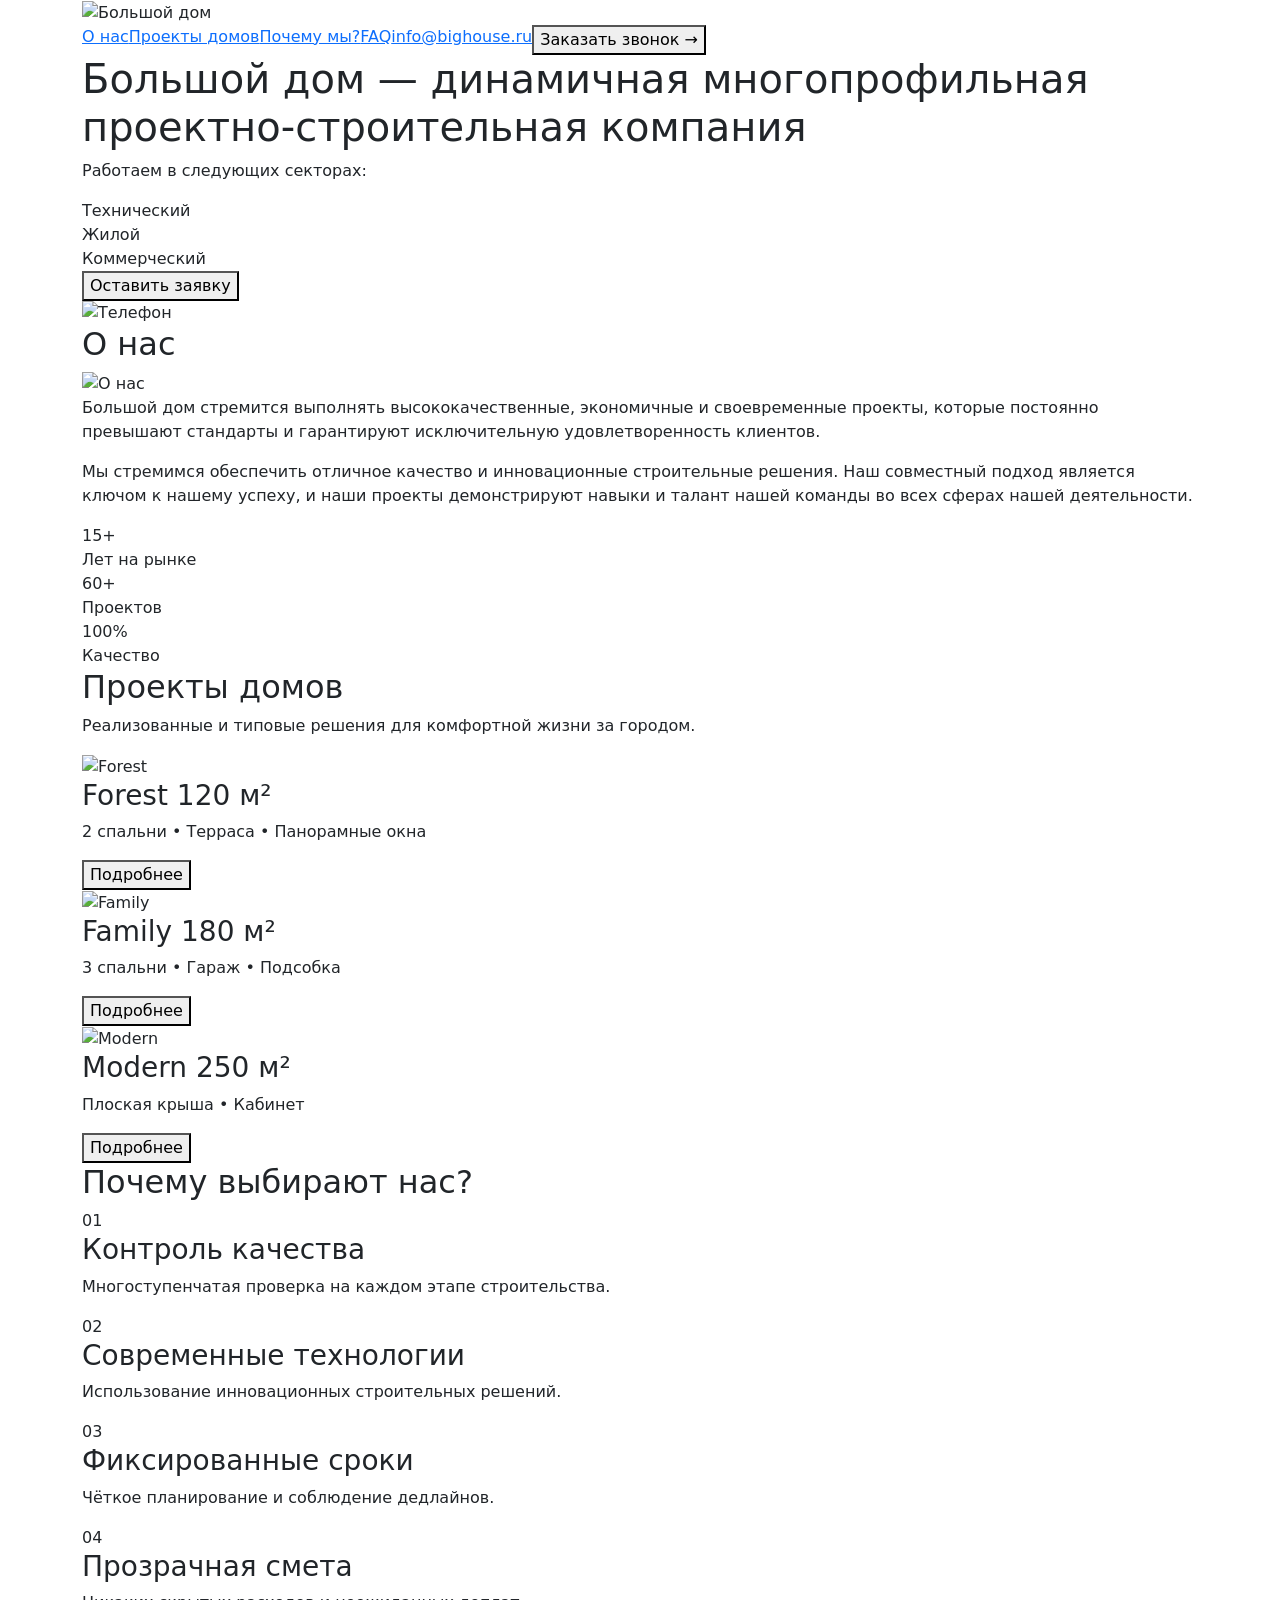
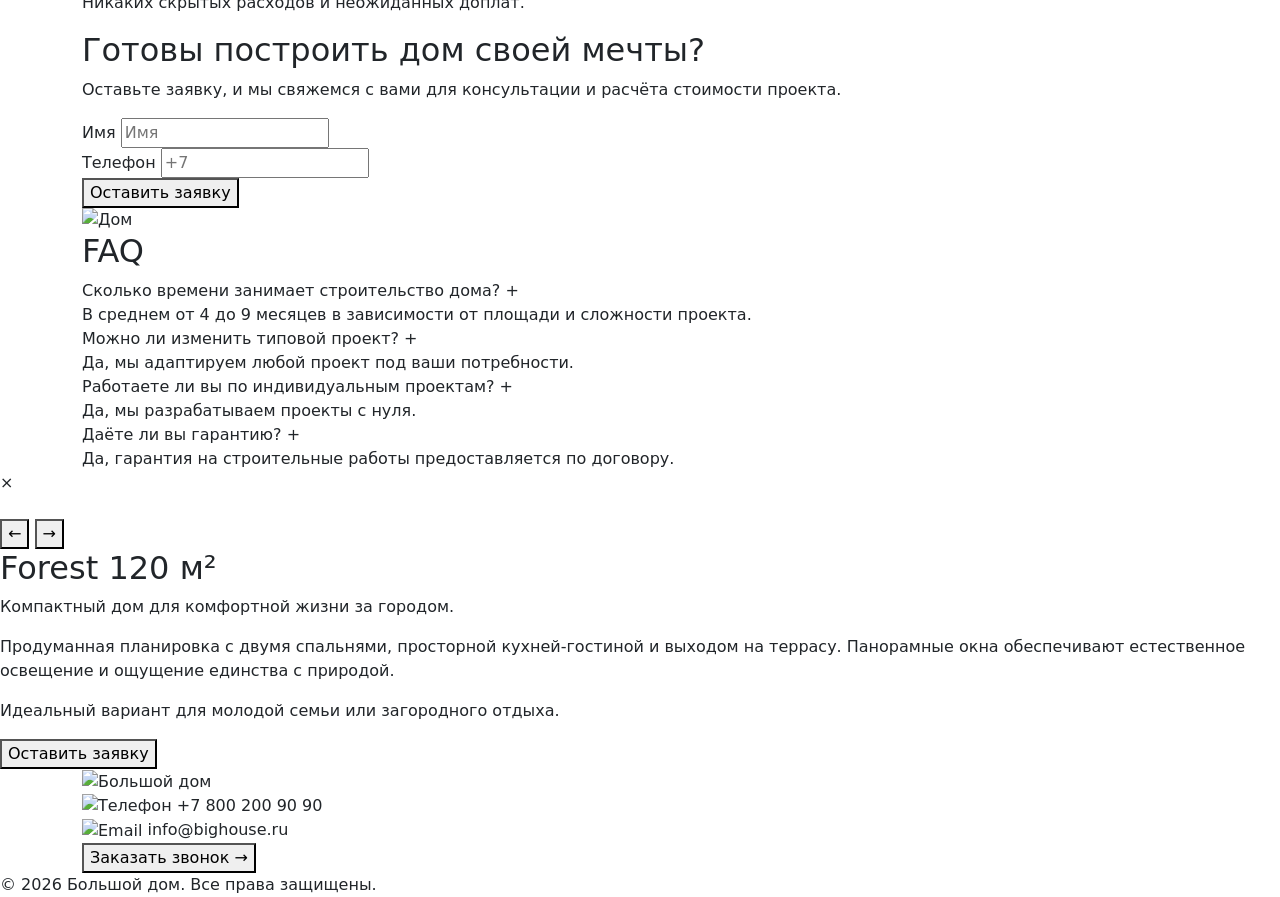
==== bighouse/index.html @ 043f9ac5 "update:  basic site structure no adaptability, no smooth animations" ====
<!DOCTYPE html>
<html lang="ru">
<head>
  <meta charset="UTF-8">
  <meta name="viewport" content="width=device-width, initial-scale=1.0">
  <link href="https://fonts.googleapis.com/css2?family=Roboto:wght@300;400;500;600;700;800&family=Roboto+Condensed:wght@400;700&display=swap" rel="stylesheet">
  <title>Большой дом</title>
  <link rel="stylesheet" href="css/reset.css">
  <link rel="stylesheet" href="css/style.css">
  <link href="https://cdn.jsdelivr.net/npm/bootstrap@5.3.2/dist/css/bootstrap.min.css" rel="stylesheet">
</head>
<body>

<!-- HEADER -->
<header class="header">
  <div class="container">
    <div class="header-row">
      <div class="logo">
        <img src="assets/logo.svg" alt="Большой дом">
      </div>
      <nav class="nav">
        <a href="#">О нас</a>
        <a href="#">Проекты домов</a>
        <a href="#">Почему мы?</a>
        <a href="#">FAQ</a>
        <a href="#">info@bighouse.ru</a>
        <button class="call-btn">Заказать звонок <span>→</span></button>
      </nav>
    </div>
  </div>
</header>

<!-- HERO  -->
<section class="hero">
  <div class="container grid hero-grid">
    <div class="hero-text">
      <h1><span class="title-bold">Большой дом</span> — <span class="title-regular">динамичная многопрофильная проектно-строительная компания</span></h1>
      <p class="hero-subtitle">Работаем в следующих секторах:</p>
      <div class="hero-tags">
        <span class="tag">Технический</span>
        <div class="dot"></div>
        <span class="tag">Жилой</span>
        <div class="dot"></div>
        <span class="tag">Коммерческий</span>
      </div>
      <button class="main-btn">Оставить заявку</button>
    </div>
    <div class="hero-phone">
      <img src="assets/phone.png" alt="Телефон">
    </div>
  </div>
</section>

<!-- ABOUT -->
<section class="about">
  <div class="container grid about-grid">
    <div class="about-image">
      <h2 class="about-title">О нас</h2>
      <img src="assets/about.png" alt="О нас">
    </div>
    <div class="about-text">
      <p>Большой дом стремится выполнять высококачественные, экономичные и своевременные проекты, которые постоянно превышают стандарты и гарантируют исключительную удовлетворенность клиентов.</p>
      <p>Мы стремимся обеспечить отличное качество и инновационные строительные решения. Наш совместный подход является ключом к нашему успеху, и наши проекты демонстрируют навыки и талант нашей команды во всех сферах нашей деятельности.</p>
      <div class="about-stats">
        <div class="stat"><div class="stat-number">15+</div><div class="stat-label">Лет на рынке</div></div>
        <div class="stat"><div class="stat-number">60+</div><div class="stat-label">Проектов</div></div>
        <div class="stat"><div class="stat-number">100%</div><div class="stat-label">Качество</div></div>
      </div>
    </div>
  </div>
</section>

<!-- PROJECTS  -->
<section class="projects">
  <div class="container">
    <div class="projects-header">
      <h2>Проекты домов</h2>
      <p>Реализованные и типовые решения для комфортной жизни за городом.</p>
    </div>
    <div class="projects-grid">
      <div class="project-card">
        <img src="assets/forest.png" alt="Forest">
        <div class="project-info">
          <div>
            <h3>Forest 120 м²</h3>
            <p>2 спальни • Терраса • Панорамные окна</p>
          </div>
          <button class="project-btn" data-project="forest">Подробнее</button>
        </div>
      </div>
      <div class="project-card">
        <img src="assets/family.png" alt="Family">
        <div class="project-info">
          <div>
            <h3>Family 180 м²</h3>
            <p>3 спальни • Гараж • Подсобка</p>
          </div>
          <button class="project-btn" data-project="family">Подробнее</button>
        </div>
      </div>
      <div class="project-card">
        <img src="assets/modern.png" alt="Modern">
        <div class="project-info">
          <div>
            <h3>Modern 250 м²</h3>
            <p>Плоская крыша • Кабинет</p>
          </div>
          <button class="project-btn" data-project="modern">Подробнее</button>
        </div>
      </div>
    </div>
  </div>
</section>

<!-- WHY US  -->
<section class="advantages">
  <div class="container">
    <h2 class="advantages-title">Почему выбирают нас?</h2>
    <div class="advantages-grid">
      <div class="adv-card">
        <span class="adv-number">01</span>
        <h3>Контроль качества</h3>
        <p>Многоступенчатая проверка на каждом этапе строительства.</p>
      </div>
      <div class="adv-card adv-down">
        <span class="adv-number">02</span>
        <h3>Современные технологии</h3>
        <p>Использование инновационных строительных решений.</p>
      </div>
      <div class="adv-card">
        <span class="adv-number">03</span>
        <h3>Фиксированные сроки</h3>
        <p>Чёткое планирование и соблюдение дедлайнов.</p>
      </div>
      <div class="adv-card adv-down">
        <span class="adv-number">04</span>
        <h3>Прозрачная смета</h3>
        <p>Никаких скрытых расходов и неожиданных доплат.</p>
      </div>
    </div>
  </div>
</section>

<!-- CTA  -->
<section class="cta">
  <div class="container grid cta-grid">
    <div class="cta-left">
      <h2>Готовы построить дом своей мечты?</h2>
      <p class="cta-sub">Оставьте заявку, и мы свяжемся с вами для консультации и расчёта стоимости проекта.</p>
      <form class="cta-form">
        <div class="form-group">
          <label for="name">Имя</label>
          <input type="text" id="name" placeholder="Имя">
        </div>
        <div class="form-group">
          <label for="phone">Телефон</label>
          <input type="tel" id="phone" placeholder="+7">
        </div>
        <button class="cta-btn">Оставить заявку</button>
      </form>
    </div>
    <div class="cta-image">
      <img src="assets/house.png" alt="Дом">
    </div>
  </div>
</section>

<!-- FAQ -->
<section class="faq">
  <div class="container grid">
    <h2 class="faq-title">FAQ</h2>
    <div class="faq-list">
      <div class="faq-item active">
        <div class="faq-question">Сколько времени занимает строительство дома? <span class="faq-icon">+</span></div>
        <div class="faq-answer">В среднем от 4 до 9 месяцев в зависимости от площади и сложности проекта.</div>
      </div>
      <div class="faq-item">
        <div class="faq-question">Можно ли изменить типовой проект? <span class="faq-icon">+</span></div>
        <div class="faq-answer">Да, мы адаптируем любой проект под ваши потребности.</div>
      </div>
      <div class="faq-item">
        <div class="faq-question">Работаете ли вы по индивидуальным проектам? <span class="faq-icon">+</span></div>
        <div class="faq-answer">Да, мы разрабатываем проекты с нуля.</div>
      </div>
      <div class="faq-item">
        <div class="faq-question">Даёте ли вы гарантию? <span class="faq-icon">+</span></div>
        <div class="faq-answer">Да, гарантия на строительные работы предоставляется по договору.</div>
      </div>
    </div>
  </div>
</section>

<!-- MODAL  -->
<div class="modal-project" id="projectModal">
  <div class="modal-content">
    <span class="close-modal">&times;</span>
    <div class="modal-grid">
      <div class="modal-gallery">
        <div class="gallery-image">
          <img id="modalImage" src="" alt="">
        </div>
        <div class="gallery-controls">
          <button class="gallery-arrow prev" id="prevImage">←</button>
          <button class="gallery-arrow next" id="nextImage">→</button>
        </div>
      </div>
      <div class="modal-info">
        <h2 id="modalTitle">Forest 120 м²</h2>
        <div class="title-underline"></div>
        <div class="modal-description" id="modalDescription">
          <p>Компактный дом для комфортной жизни за городом.</p>
          <p>Продуманная планировка с двумя спальнями, просторной кухней-гостиной и выходом на террасу. Панорамные окна обеспечивают естественное освещение и ощущение единства с природой.</p>
          <p>Идеальный вариант для молодой семьи или загородного отдыха.</p>
        </div>
        <a href="constructor.html"><button class="btn-main">Оставить заявку</button></a>
      </div>
    </div>
  </div>
</div>

<!-- FOOTER -->
<footer class="footer">
  <div class="container grid footer-top">
    <div class="footer-logo">
      <img src="assets/logo.svg" alt="Большой дом">
    </div>
    <div class="footer-contacts">    
    <div class="contact">
        <span class="contact-icon">
            <img src="assets/phone.svg" alt="Телефон" width="28" height="28">
        </span>
    +7 800 200 90 90
    </div>
    <div class="contact">
    <span class="contact-icon">
        <img src="assets/mail.svg" alt="Email" width="28" height="28">
    </span>
    info@bighouse.ru
    </div>
    </div>
    <div class="footer-action">
      <button class="callback-btn">Заказать звонок <span class="arrow">→</span></button>
    </div>
  </div>
  <div class="footer-bottom">© 2026 Большой дом. Все права защищены.</div>
</footer>

<script src="js/main.js"></script>
<script src="js/modal.js"></script>
</body>
</html>
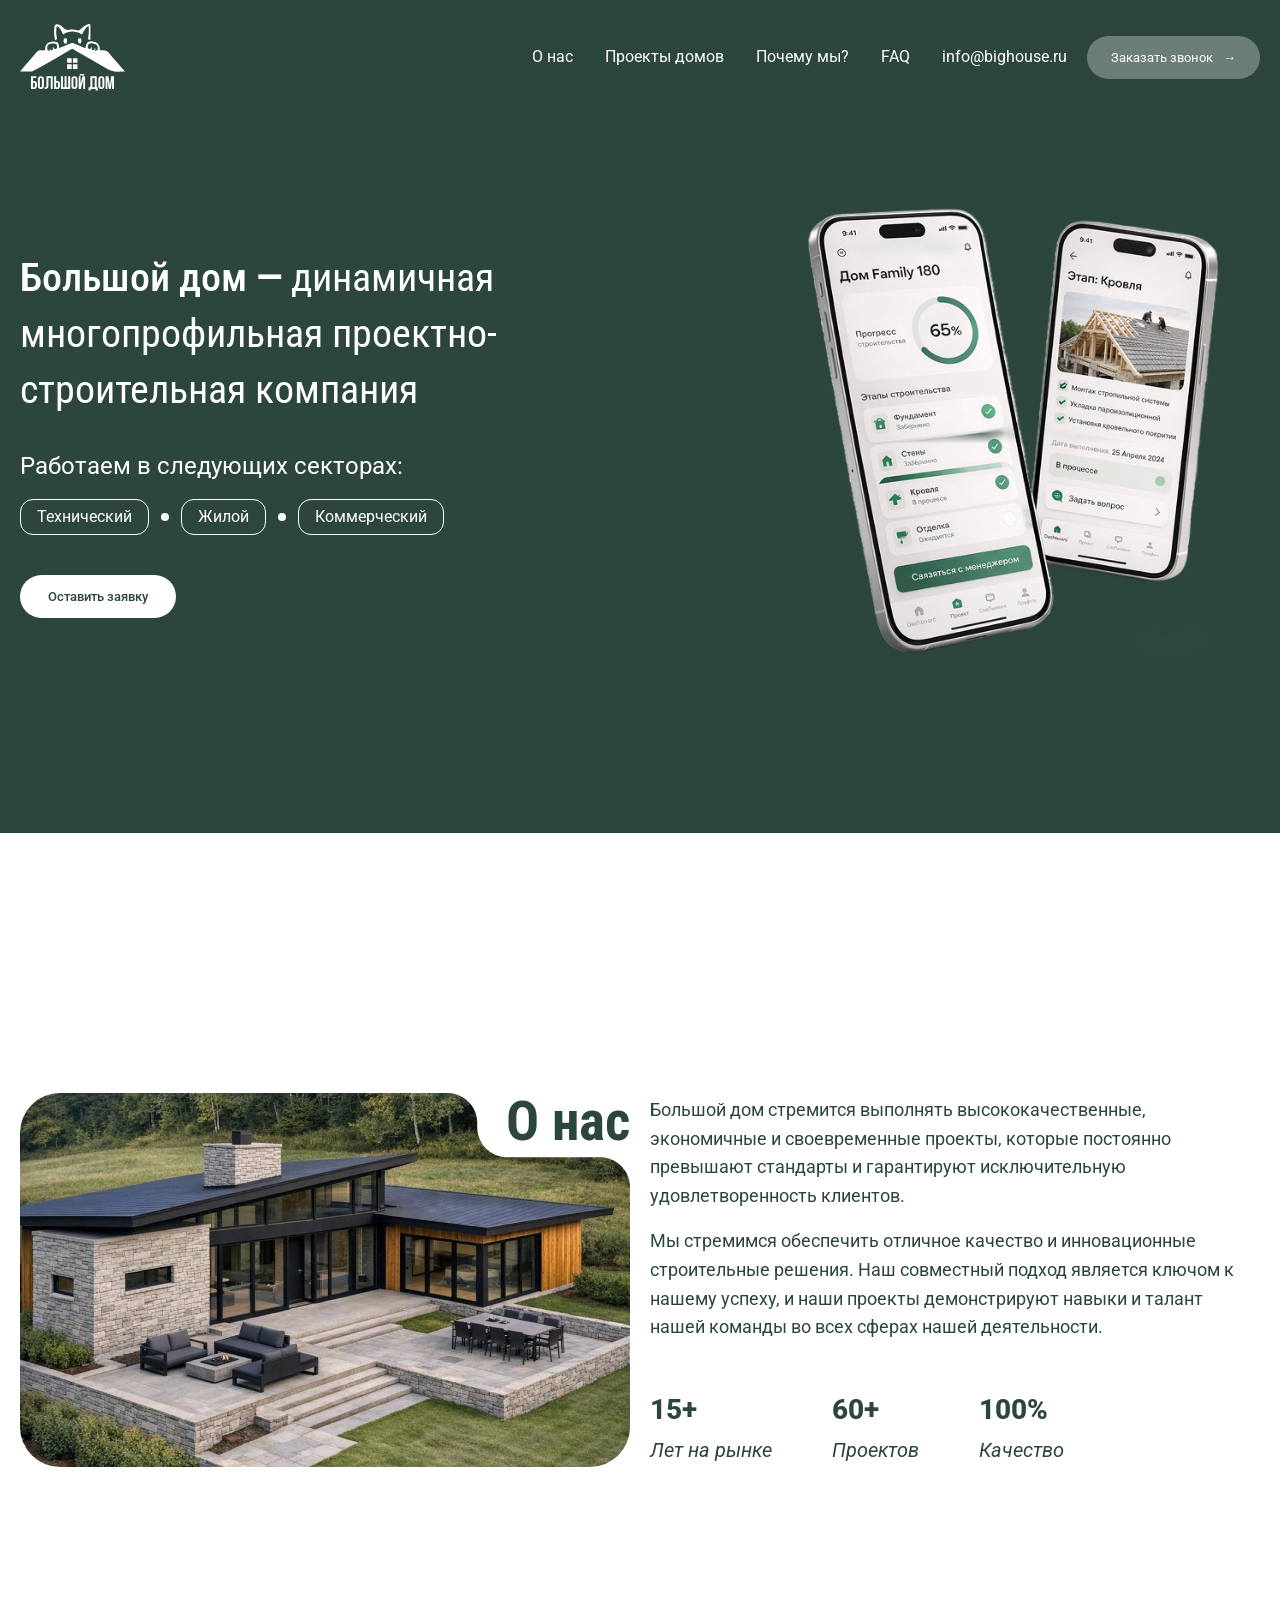
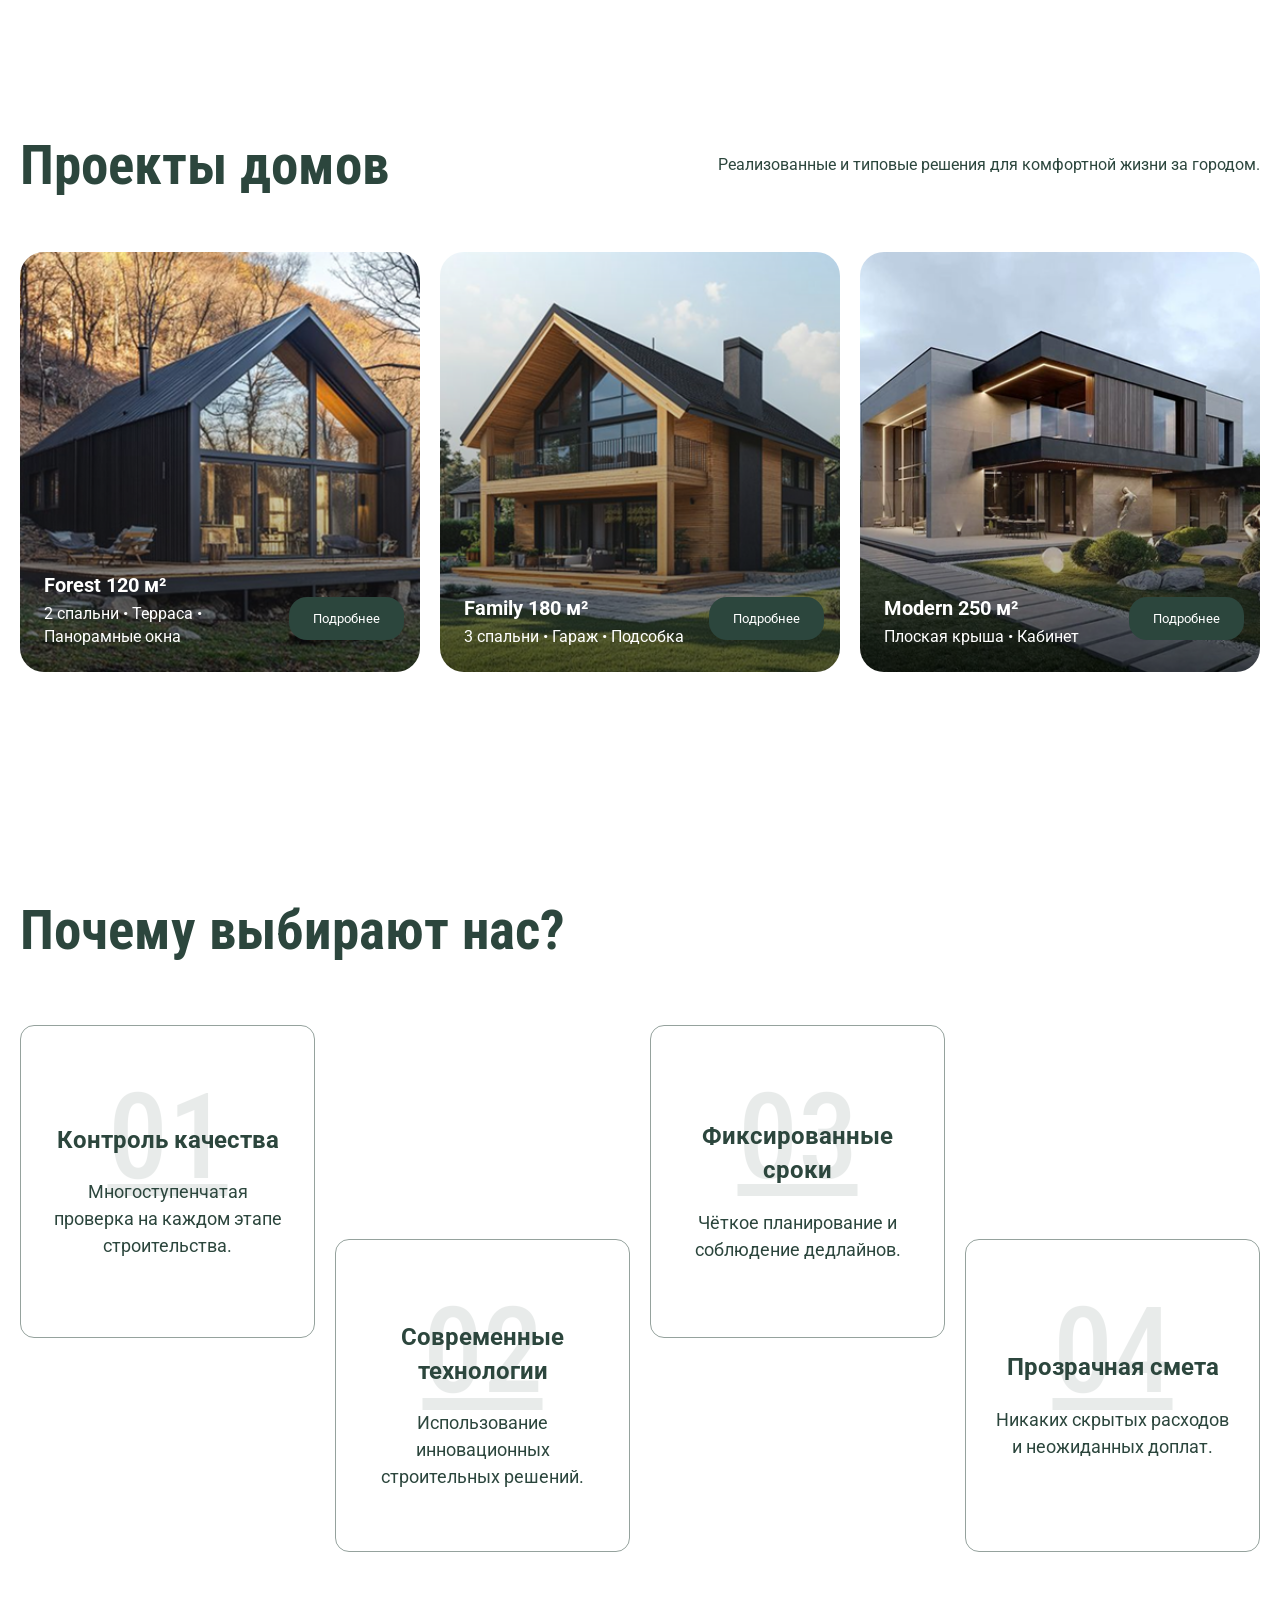
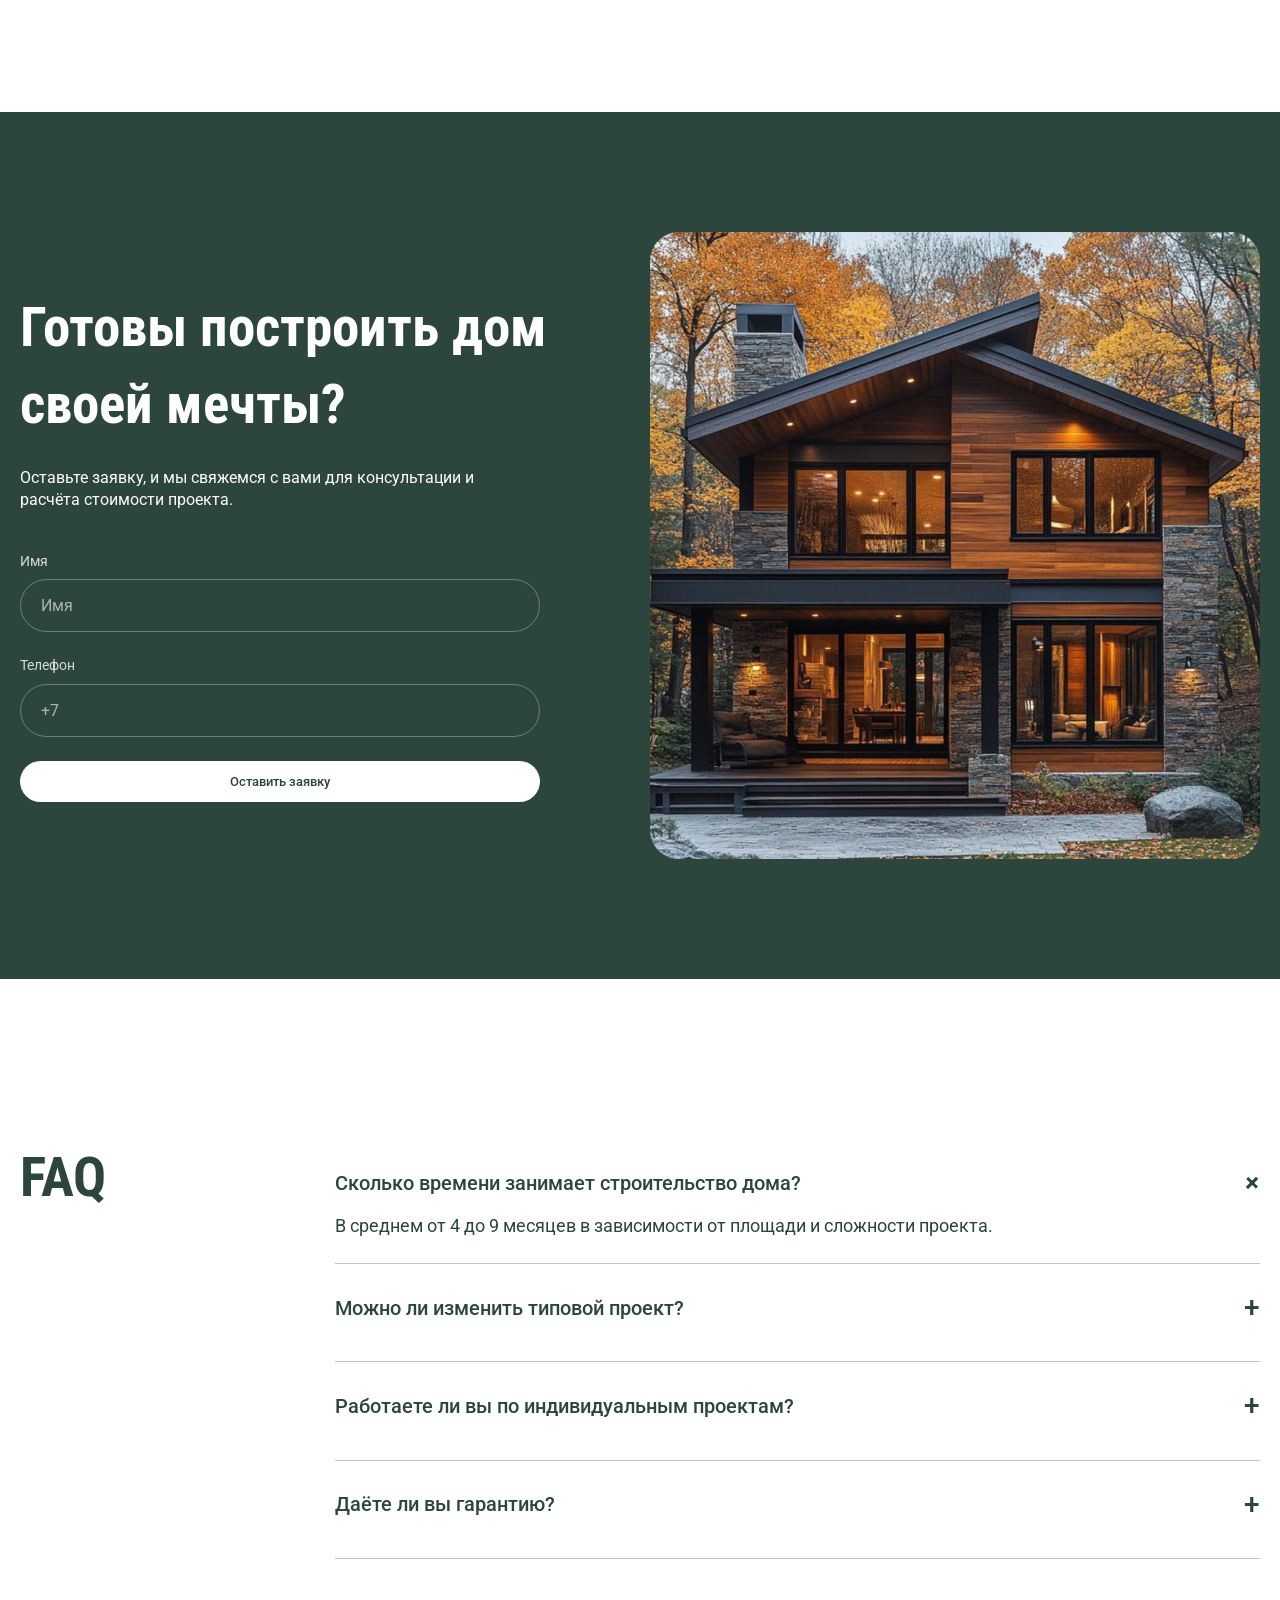
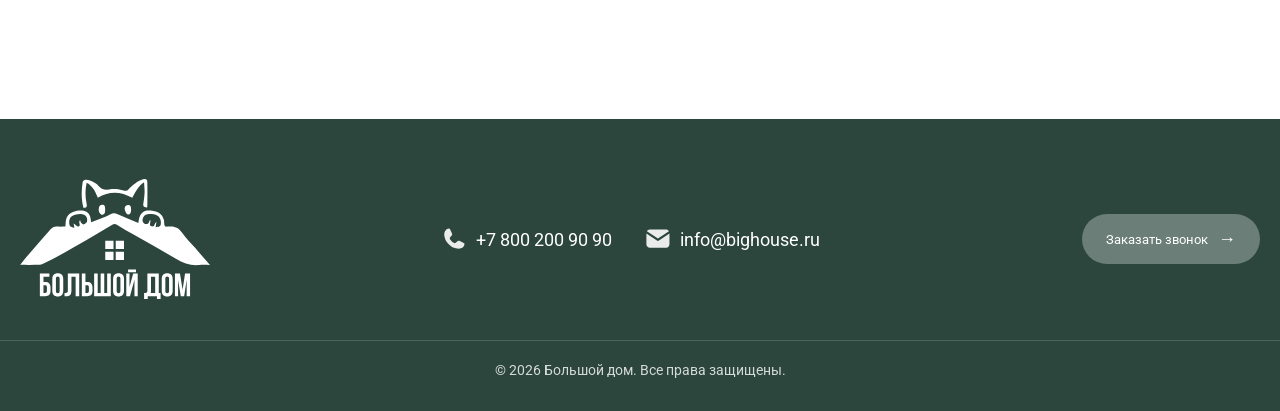
==== commit 84656671: "Добавлена адаптивность" ====
--- a/bighouse/index.html
+++ b/bighouse/index.html
@@ -7,7 +7,7 @@
   <title>Большой дом</title>
   <link rel="stylesheet" href="css/reset.css">
   <link rel="stylesheet" href="css/style.css">
-  <link href="https://cdn.jsdelivr.net/npm/bootstrap@5.3.2/dist/css/bootstrap.min.css" rel="stylesheet">
+  <link rel="stylesheet" href="css/responsive.css">
 </head>
 <body>
 
@@ -19,13 +19,20 @@
         <img src="assets/logo.svg" alt="Большой дом">
       </div>
       <nav class="nav">
-        <a href="#">О нас</a>
-        <a href="#">Проекты домов</a>
-        <a href="#">Почему мы?</a>
-        <a href="#">FAQ</a>
+        <a href="#about">О нас</a>
+        <a href="#projects">Проекты домов</a>
+        <a href="#advantages">Почему мы?</a>
+        <a href="#faq">FAQ</a>
         <a href="#">info@bighouse.ru</a>
+      </nav>
+      <div class="header-actions">
         <button class="call-btn">Заказать звонок <span>→</span></button>
-      </nav>
+        <div class="burger-icon" id="burgerIcon">
+          <span></span>
+          <span></span>
+          <span></span>
+        </div>
+      </div>
     </div>
   </div>
 </header>
@@ -52,7 +59,7 @@
 </section>
 
 <!-- ABOUT -->
-<section class="about">
+<section class="about" id="about">
   <div class="container grid about-grid">
     <div class="about-image">
       <h2 class="about-title">О нас</h2>
@@ -71,7 +78,7 @@
 </section>
 
 <!-- PROJECTS  -->
-<section class="projects">
+<section class="projects" id="projects">
   <div class="container">
     <div class="projects-header">
       <h2>Проекты домов</h2>
@@ -113,7 +120,7 @@
 </section>
 
 <!-- WHY US  -->
-<section class="advantages">
+<section class="advantages" id="advantages">
   <div class="container">
     <h2 class="advantages-title">Почему выбирают нас?</h2>
     <div class="advantages-grid">
@@ -166,7 +173,7 @@
 </section>
 
 <!-- FAQ -->
-<section class="faq">
+<section class="faq" id="faq">
   <div class="container grid">
     <h2 class="faq-title">FAQ</h2>
     <div class="faq-list">
--- a/bighouse/css/style.css
+++ b/bighouse/css/style.css
@@ -0,0 +1,741 @@
+:root {
+  --main-color: #2C463D;
+  --container-width: 1240px;
+}
+
+body {
+  font-family: 'Roboto', sans-serif;
+  color: var(--main-color);
+  margin: 0;
+  background: #ffffff;
+}
+
+.container {
+  max-width: var(--container-width);
+  margin: 0 auto;
+  padding: 0;
+}
+
+.grid {
+  display: grid;
+  grid-template-columns: repeat(12, 1fr);
+  gap: 20px;
+}
+
+/* HEADER */
+.header {
+  background: #2C463D;
+  padding: 24px 0;
+  position: relative;
+}
+
+.header-row {
+  display: grid;
+  grid-template-columns: auto 1fr auto;
+  align-items: center;
+}
+
+.logo {
+  grid-column: 1;
+}
+
+.nav {
+  grid-column: 2;
+  display: flex;
+  justify-content: flex-end;
+  align-items: center;
+  gap: 32px;
+}
+
+.header-actions {
+  grid-column: 3;
+  display: flex;
+  align-items: center;
+  gap: 16px;
+  margin-left: 20px;
+}
+
+
+.nav a {
+  color: white;
+  text-decoration: none;
+  font-size: 16px;
+}
+
+.call-btn {
+  display: inline-flex;
+  align-items: center;
+  gap: 10px;
+  padding: 14px 24px;
+  background: rgba(255, 255, 255, 0.3);
+  border: none;
+  border-radius: 150px;
+  color: white;
+  cursor: pointer;
+  transition: 0.3s;
+}
+
+/* HERO */
+.hero {
+  background: #2C463D;
+  padding: 40px 0 120px 0;
+  color: white;
+}
+
+.hero-grid {
+  align-items: center;
+}
+
+.hero-text {
+  grid-column: 1 / 7;
+}
+
+.hero-phone {
+  grid-column: 7 / 13;
+  display: flex;
+  justify-content: flex-end;
+}
+
+.hero-phone img {
+  width: 505px;
+  height: 558px;
+  object-fit: contain;
+}
+
+.hero h1 {
+  font-size: 40px;
+  line-height: 1.4;
+  font-family: 'Roboto Condensed', sans-serif;
+}
+
+.title-bold {
+  font-weight: 500;
+}
+
+.title-regular {
+  font-weight: 400;
+}
+
+.hero-subtitle {
+  font-size: 24px;
+  margin-top: 32px;
+}
+
+.hero-tags {
+  display: flex;
+  align-items: center;
+  gap: 12px;
+  margin-top: 16px;
+}
+
+.tag {
+  border: 1px solid white;
+  padding: 6px 16px;
+  border-radius: 13px;
+  font-size: 16px;
+}
+
+.dot {
+  width: 8px;
+  height: 8px;
+  background: white;
+  border-radius: 50%;
+}
+
+.main-btn {
+  margin-top: 40px;
+  padding: 14px 28px;
+  border-radius: 150px;
+  border: none;
+  background: white;
+  color: #2C463D;
+  font-weight: 500;
+}
+
+/* ABOUT */
+.about {
+  padding: 260px 0;
+  color:#2C463D;
+}
+
+.about-grid {
+  align-items: center;
+}
+
+.about-image {
+  grid-column: 1 / 7;
+  position: relative;
+}
+
+.about-image img {
+  width: 100%;
+  border-radius: 40px;
+}
+
+.about-title {
+  position: absolute;
+  top: -10px;
+  right: 0;
+  font-family: 'Roboto Condensed';
+  font-size: 55px;
+  font-weight: 700;
+}
+
+.about-text {
+  grid-column: 7 / 13;
+}
+
+.about-text p {
+  font-size: 18px;
+  line-height: 1.6;
+  margin-bottom: 16px;
+}
+
+.about-stats {
+  margin-top: 48px;
+  display: flex;
+  gap: 60px;
+}
+
+.stat-number {
+  font-weight: 800;
+  font-size: 28px;
+}
+
+.stat-label {
+  margin-top: 7px;
+  font-size: 20px;
+  font-style: italic;
+}
+
+/* PROJECTS */
+.projects {
+  padding: 0px 0 160px;
+}
+
+.projects-header {
+  display: flex;
+  justify-content: space-between;
+  align-items: center;
+}
+
+.projects-header h2 {
+  font-family: 'Roboto Condensed';
+  font-size: 55px;
+  font-weight: 700;
+  color: #2C463D;
+}
+
+.projects-header p {
+  max-width: 600px;
+  text-align: right;
+}
+
+.projects-grid {
+  margin-top: 48px;
+  display: grid;
+  grid-template-columns: repeat(3, 1fr);
+  gap: 20px;
+}
+
+.project-card {
+  position: relative;
+  border-radius: 24px;
+  overflow: hidden;
+}
+
+.project-card img {
+  width: 100%;
+  height: 420px;
+  object-fit: cover;
+  display: block;
+}
+
+.project-info {
+  position: absolute;
+  bottom: 0;
+  left: 0;
+  right: 0;
+  display: flex;
+  justify-content: space-between;
+  align-items: flex-end;
+  padding: 24px 16px 24px 24px;
+  color: white;
+  z-index: 1;
+}
+
+.project-info h3 {
+  font-size: 20px;
+  margin-bottom: 4px;
+}
+
+.project-btn {
+  border: none;
+  background: #2C463D;
+  color: white;
+  padding: 14px 24px;
+  border-radius: 18px;
+  cursor: pointer;
+  margin-bottom: 8px;
+}
+
+/* WHY US */
+.advantages {
+  padding: 60px 0 160px 0;
+  color: #2C463D;
+}
+
+.advantages-title {
+  font-family: 'Roboto Condensed';
+  font-size: 55px;
+  font-weight: 700;
+}
+
+.advantages-grid {
+  display: grid;
+  grid-template-columns: repeat(12, 1fr);
+  gap: 20px;
+  margin-top: 56px;
+}
+
+.adv-card {
+  grid-column: span 3;
+  border: 1px solid rgba(44, 70, 61, 0.5);
+  height: 313px;
+  display: flex;
+  flex-direction: column;
+  justify-content: center;
+  align-items: center;
+  text-align: center;
+  padding: 60px 28px 40px 28px;
+  border-radius: 14px;
+  position: relative;
+}
+
+.adv-down {
+  margin-top: 214px;
+}
+
+.adv-number {
+  position: absolute;
+  top: 27px;
+  left: 50%;
+  transform: translateX(-50%);
+  font-size: 120px;
+  font-weight: 500;
+  opacity: 0.1;
+  text-decoration: underline;
+  font-family: 'Roboto Condensed';
+}
+
+.adv-card h3 {
+  font-size: 24px;
+  font-weight: 700;
+  margin-bottom: 21px;
+  z-index: 2;
+}
+
+.adv-card p {
+  font-size: 18px;
+  line-height: 1.5;
+  z-index: 2;
+}
+
+/* CTA */
+.cta {
+  background: #2C463D;
+  padding: 120px 0;
+  color: white;
+}
+
+.cta-grid {
+  align-items: center;
+}
+
+.cta-left {
+  grid-column: 1 / 7;
+}
+
+.cta-left h2 {
+  font-family: 'Roboto Condensed';
+  font-size: 55px;
+  font-weight: 700;
+  margin-bottom: 24px;
+}
+
+.cta-sub {
+  max-width: 480px;
+  margin-bottom: 40px;
+}
+
+.cta-form {
+  display: flex;
+  flex-direction: column;
+  gap: 24px;
+  max-width: 520px;
+}
+
+.cta-form .form-group {
+  display: flex;
+  flex-direction: column;
+  gap: 8px;
+}
+
+.cta-form label {
+  font-size: 14px;
+  color: rgba(255, 255, 255, 0.8);
+}
+
+.cta-form input {
+  width: 100%;
+  border-radius: 30px;
+  padding: 0 20px;
+  height: 53px;
+  border: 1px solid rgba(255, 255, 255, 0.3);
+  background: transparent;
+  color: white;
+  font-size: 16px;
+  outline: none;
+}
+
+.cta-form input::placeholder {
+  color: rgba(255, 255, 255, 0.6);
+}
+
+.cta-btn {
+  background: white;
+  color: #2C463D;
+  border: none;
+  border-radius: 150px;
+  padding: 13px 40px;
+  font-weight: 500;
+  cursor: pointer;
+  transition: 0.3s;
+  width: 100%;
+}
+
+.cta-btn:hover {
+  transform: translateY(-2px);
+}
+
+.cta-image {
+  grid-column: 7 / 13;
+  text-align: right;
+}
+
+.cta-image img {
+  max-width: 100%;
+}
+
+/* FAQ */
+.faq {
+  padding: 160px 0;
+  color: #2C463D;
+}
+
+.faq-title {
+  grid-column: 1 / 4;
+  font-family: 'Roboto Condensed';
+  font-size: 55px;
+  font-weight: 700;
+}
+
+.faq-list {
+  grid-column: 4 / 13;
+}
+
+.faq-item {
+  border-bottom: 1px solid rgba(44, 70, 61, 0.3);
+  padding: 24px 0;
+  cursor: pointer;
+}
+
+.faq-question {
+  display: flex;
+  justify-content: space-between;
+  align-items: center;
+  font-size: 20px;
+  font-weight: 500;
+}
+
+.faq-icon {
+  font-size: 28px;
+  transition: 0.3s;
+}
+
+.faq-answer {
+  max-height: 0;
+  overflow: hidden;
+  transition: 0.3s;
+  font-size: 18px;
+  margin-top: 10px;
+  line-height: 1.5;
+}
+
+.faq-item.active .faq-answer {
+  max-height: 200px;
+}
+
+.faq-item.active .faq-icon {
+  transform: rotate(45deg);
+}
+
+/* FOOTER */
+.footer {
+  background: #2C463D;
+  color: white;
+  padding: 60px 0 30px;
+}
+
+.footer-top {
+  align-items: center;
+  margin-bottom: 40px;
+}
+
+.footer-logo {
+  grid-column: span 2;
+}
+
+.footer-logo img {
+  width: 100%;
+  height: auto;
+  object-fit: contain;
+}
+
+.footer-contacts {
+  grid-column: 5 / 9;
+  display: flex;
+  flex-direction: row;
+  gap: 32px;
+  align-items: center;
+  font-size: 18px;
+}
+
+.contact {
+  display: flex;
+  align-items: center;
+  gap: 8px;
+  color: white;
+}
+
+.contact-icon {
+  font-family: 'Roboto', sans-serif;
+  opacity: 0.9;
+  font-size: 20px;
+}
+
+.footer-action {
+  grid-column: 10 / 13;
+  text-align: right;
+}
+
+.callback-btn {
+  display: inline-flex;
+  align-items: center;
+  gap: 10px;
+  padding: 14px 24px;
+  background: rgba(255, 255, 255, 0.3);
+  border: none;
+  border-radius: 150px;
+  color: white;
+  cursor: pointer;
+  transition: 0.3s;
+}
+
+.callback-btn:hover {
+  background: rgba(255, 255, 255, 0.5);
+}
+
+.arrow {
+  font-size: 18px;
+}
+
+.footer-bottom {
+  text-align: center;
+  font-size: 14px;
+  opacity: 0.8;
+  border-top: 1px solid rgba(255, 255, 255, 0.2);
+  padding-top: 20px;
+}
+
+/* MODAL */
+
+.modal-project {
+  display: none;
+  position: fixed;
+  top: 0;
+  left: 0;
+  width: 100%;
+  height: 100%;
+  background: #2C463D;
+  z-index: 1000;
+}
+
+.modal-content {
+  background: #2C463D;
+  color: white;
+  width: 1200px;
+  max-width: 90%;
+  margin: 60px auto;
+  padding: 40px 40px 40px 64px;
+  border-radius: 20px;
+  position: relative;
+  box-sizing: border-box;
+}
+
+.close-modal {
+  position: absolute;
+  right: 30px;
+  top: 30px;
+  font-size: 32px;
+  line-height: 1;
+  width: 22px;
+  height: 22px;
+  display: flex;
+  align-items: center;
+  justify-content: center;
+  cursor: pointer;
+  color: white;
+  font-weight: 300;
+}
+
+.modal-grid {
+  display: grid;
+  grid-template-columns: 1fr 1fr;
+  gap: 40px;
+  align-items: start;
+}
+
+
+.modal-gallery {
+  display: flex;
+  flex-direction: column;
+}
+
+.gallery-image {
+  width: 100%;
+  margin-bottom: 24px;
+}
+
+.gallery-image img {
+  width: 100%;
+  height: auto;
+  border-radius: 12px;
+  object-fit: cover;
+}
+
+.gallery-controls {
+  display: flex;
+  gap: 12px; 
+  margin-top: 12px;
+}
+
+.gallery-arrow {
+  width: 47px;
+  height: 47px;
+  border: 1px solid rgba(255, 255, 255, 0.3);
+  background: transparent;
+  color: white;
+  font-size: 24px;
+  border-radius: 8px;
+  cursor: pointer;
+  display: flex;
+  align-items: center;
+  justify-content: center;
+  transition: 0.2s;
+}
+
+.gallery-arrow:hover {
+  background: rgba(255, 255, 255, 0.1);
+}
+
+.modal-info {
+  display: flex;
+  flex-direction: column;
+  height: 100%;
+  padding-right: 40px;
+    color: white;
+}
+
+.modal-info h2 {
+  font-family: 'Roboto', sans-serif;
+  font-weight: 600;
+  font-size: 32px;
+  margin: 0 0 20px 0;
+  line-height: 1.2;
+}
+
+.title-underline {
+  width: 327px;
+  height: 1px;
+  background: rgba(255, 255, 255, 0.3);
+  margin-bottom: 24px;
+}
+
+.modal-description {
+  flex: 1;
+}
+
+.modal-description p {
+  font-size: 18px;
+  line-height: 1.6;
+  margin-bottom: 20px;
+
+}
+
+.modal-description p:last-child {
+  margin-bottom: 0;
+}
+
+.btn-main {
+  background: white;
+  color: #2C463D;
+  border: none;
+  border-radius: 150px;
+  padding: 14px 32px;
+  font-weight: 500;
+  font-size: 16px;
+  cursor: pointer;
+  margin-top: 32px;
+  align-self: flex-start;
+  transition: 0.3s;
+}
+
+.btn-main:hover {
+  transform: translateY(-2px);
+  box-shadow: 0 4px 10px rgba(0, 0, 0, 0.1);
+}
+
+/* Бургер-иконка (скрыта на десктопе) */
+.burger-icon {
+  width: 30px;
+  height: 30px;
+  display: none;             
+  flex-direction: column;
+  justify-content: space-around;
+  cursor: pointer;
+}
+
+.burger-icon span {
+  display: block;
+  width: 100%;
+  height: 3px;
+  background: white;
+  border-radius: 3px;
+  transition: 0.3s;
+}
+
+/* Анимация открытого бургера  */
+.burger-icon.active span:nth-child(1) {
+  transform: rotate(45deg) translate(5px, 5px);
+}
+.burger-icon.active span:nth-child(2) {
+  opacity: 0;
+}
+.burger-icon.active span:nth-child(3) {
+  transform: rotate(-45deg) translate(7px, -7px);
+}
+
+html {
+  scroll-behavior: smooth;
+}
--- a/bighouse/css/responsive.css
+++ b/bighouse/css/responsive.css
@@ -0,0 +1,306 @@
+/*  1200px  */
+@media (max-width: 1200px) {
+  .container {
+    padding: 0 40px;
+  }
+
+  .hero h1 {
+    font-size: 36px;
+  }
+
+  .hero-phone img {
+    width: 400px;
+    height: auto;
+  }
+
+  .about-title {
+    font-size: 48px;
+  }
+
+  .projects-header h2 {
+    font-size: 48px;
+  }
+}
+
+/*  1024px  */
+@media (max-width: 1024px) {
+  .grid {
+    gap: 16px;
+  }
+
+  /* Header */
+  .header-row {
+    grid-template-columns: 1fr;
+    gap: 20px;
+  }
+  .logo {
+    grid-column: auto;
+    text-align: center;
+  }
+  .nav {
+    grid-column: auto;
+    justify-content: center;
+    flex-wrap: wrap;
+    gap: 16px;
+  }
+
+  /* Hero */
+  .hero-grid {
+    grid-template-columns: 1fr;
+    text-align: center;
+  }
+  .hero-text {
+    grid-column: 1 / -1;
+  }
+  .hero-phone {
+    grid-column: 1 / -1;
+    justify-content: center;
+  }
+  .hero-phone img {
+    width: 350px;
+  }
+  .hero-tags {
+    justify-content: center;
+  }
+
+  /* About */
+  .about-grid {
+    grid-template-columns: 1fr;
+  }
+  .about-image {
+    grid-column: 1 / -1;
+  }
+  .about-text {
+    grid-column: 1 / -1;
+  }
+  .about-stats {
+    justify-content: space-around;
+    gap: 20px;
+  }
+
+  /* Projects */
+  .projects-grid {
+    grid-template-columns: repeat(2, 1fr);
+  }
+
+  /* Advantages */
+  .advantages-grid {
+    grid-template-columns: repeat(2, 1fr);
+  }
+  .adv-card {
+    grid-column: span 1;
+    margin-top: 0 !important; 
+    height: auto;
+    padding: 40px 20px;
+  }
+  .adv-number {
+    font-size: 100px;
+  }
+
+  /* CTA */
+  .cta-grid {
+    grid-template-columns: 1fr;
+  }
+  .cta-left {
+    grid-column: 1 / -1;
+  }
+  .cta-image {
+    grid-column: 1 / -1;
+    text-align: center;
+    margin-top: 40px;
+  }
+
+  /* FAQ */
+  .faq .grid {
+    grid-template-columns: 1fr;
+  }
+  .faq-title {
+    grid-column: 1 / -1;
+    text-align: center;
+    margin-bottom: 30px;
+  }
+  .faq-list {
+    grid-column: 1 / -1;
+  }
+
+  /* Footer */
+  .footer-top {
+    grid-template-columns: 1fr;
+    gap: 30px;
+    text-align: center;
+  }
+  .footer-logo {
+    grid-column: auto;
+  }
+  .footer-contacts {
+    grid-column: auto;
+    flex-direction: column;
+    gap: 16px;
+  }
+  .footer-action {
+    grid-column: auto;
+    text-align: center;
+  }
+
+  /* Constructor */
+  .constructor-grid {
+    grid-template-columns: 1fr;
+    gap: 30px;
+  }
+}
+
+/*  900px  */
+@media (max-width: 900px) {
+  .constructor-grid {
+    gap: 30px;
+  }
+}
+
+/*  768px  */
+@media (max-width: 768px) {
+  .container {
+    padding: 0 20px;
+  }
+
+  h1, .hero h1, .about-title, .projects-header h2, .advantages-title, .cta-left h2, .faq-title {
+    font-size: 40px !important;
+    line-height: 1.2;
+  }
+
+  .hero-subtitle {
+    font-size: 20px;
+  }
+
+  .projects-grid {
+    grid-template-columns: 1fr;
+  }
+
+  .advantages-grid {
+    grid-template-columns: 1fr;
+  }
+  .adv-card {
+    padding: 30px 16px;
+  }
+
+  .about-stats {
+    flex-direction: column;
+    align-items: center;
+    gap: 30px;
+    text-align: center;
+  }
+
+  .cta-form input {
+    height: 48px;
+  }
+
+  .price {
+    font-size: 36px;
+  }
+
+  .modal-content {
+    padding: 30px 20px;
+  }
+  .modal-grid {
+    grid-template-columns: 1fr;
+  }
+  .modal-gallery {
+    margin-bottom: 30px;
+  }
+  .gallery-controls {
+    justify-content: center;
+  }
+  .modal-info {
+    padding-right: 0;
+  }
+  .title-underline {
+    width: 100%;
+  }
+}
+
+/*  480px  */
+@media (max-width: 480px) {
+  .hero h1 {
+    font-size: 32px;
+  }
+  .hero-phone img {
+    width: 280px;
+  }
+
+  .nav {
+    flex-direction: column;
+    align-items: stretch;
+  }
+  .call-btn {
+    width: 100%;
+    justify-content: center;
+  }
+
+  .option {
+    padding: 8px 16px;
+    font-size: 14px;
+  }
+
+  .price {
+    font-size: 28px;
+  }
+
+  .submit-btn {
+    font-size: 16px;
+    padding: 14px 20px;
+  }
+
+  .footer-contacts {
+    font-size: 16px;
+  }
+}
+
+/*  Мобильное меню (до 768px)  */
+@media (max-width: 768px) {
+  .header-row {
+    display: flex;
+    justify-content: space-between;
+    align-items: center;
+    flex-wrap: wrap;
+  }
+
+  .nav {
+    display: none;
+    position: absolute;
+    top: 100%;
+    left: 0;
+    right: 0;
+    background: #2C463D;
+    flex-direction: column;
+    padding: 20px;
+    gap: 16px;
+    z-index: 1000;
+  }
+
+  .nav.active {
+    display: flex;
+  }
+
+  .nav a {
+    color: white;
+    text-decoration: none;
+    font-size: 18px;
+    padding: 10px 0;
+    border-bottom: 1px solid rgba(255, 255, 255, 0.2);
+  }
+
+  .header-actions {
+    display: flex;
+    align-items: center;
+    gap: 16px;
+    margin-left: 0;
+  }
+
+  .burger-icon {
+    display: flex;
+  }
+
+  .call-btn {
+    padding: 10px 16px;
+    font-size: 14px;
+  }
+}
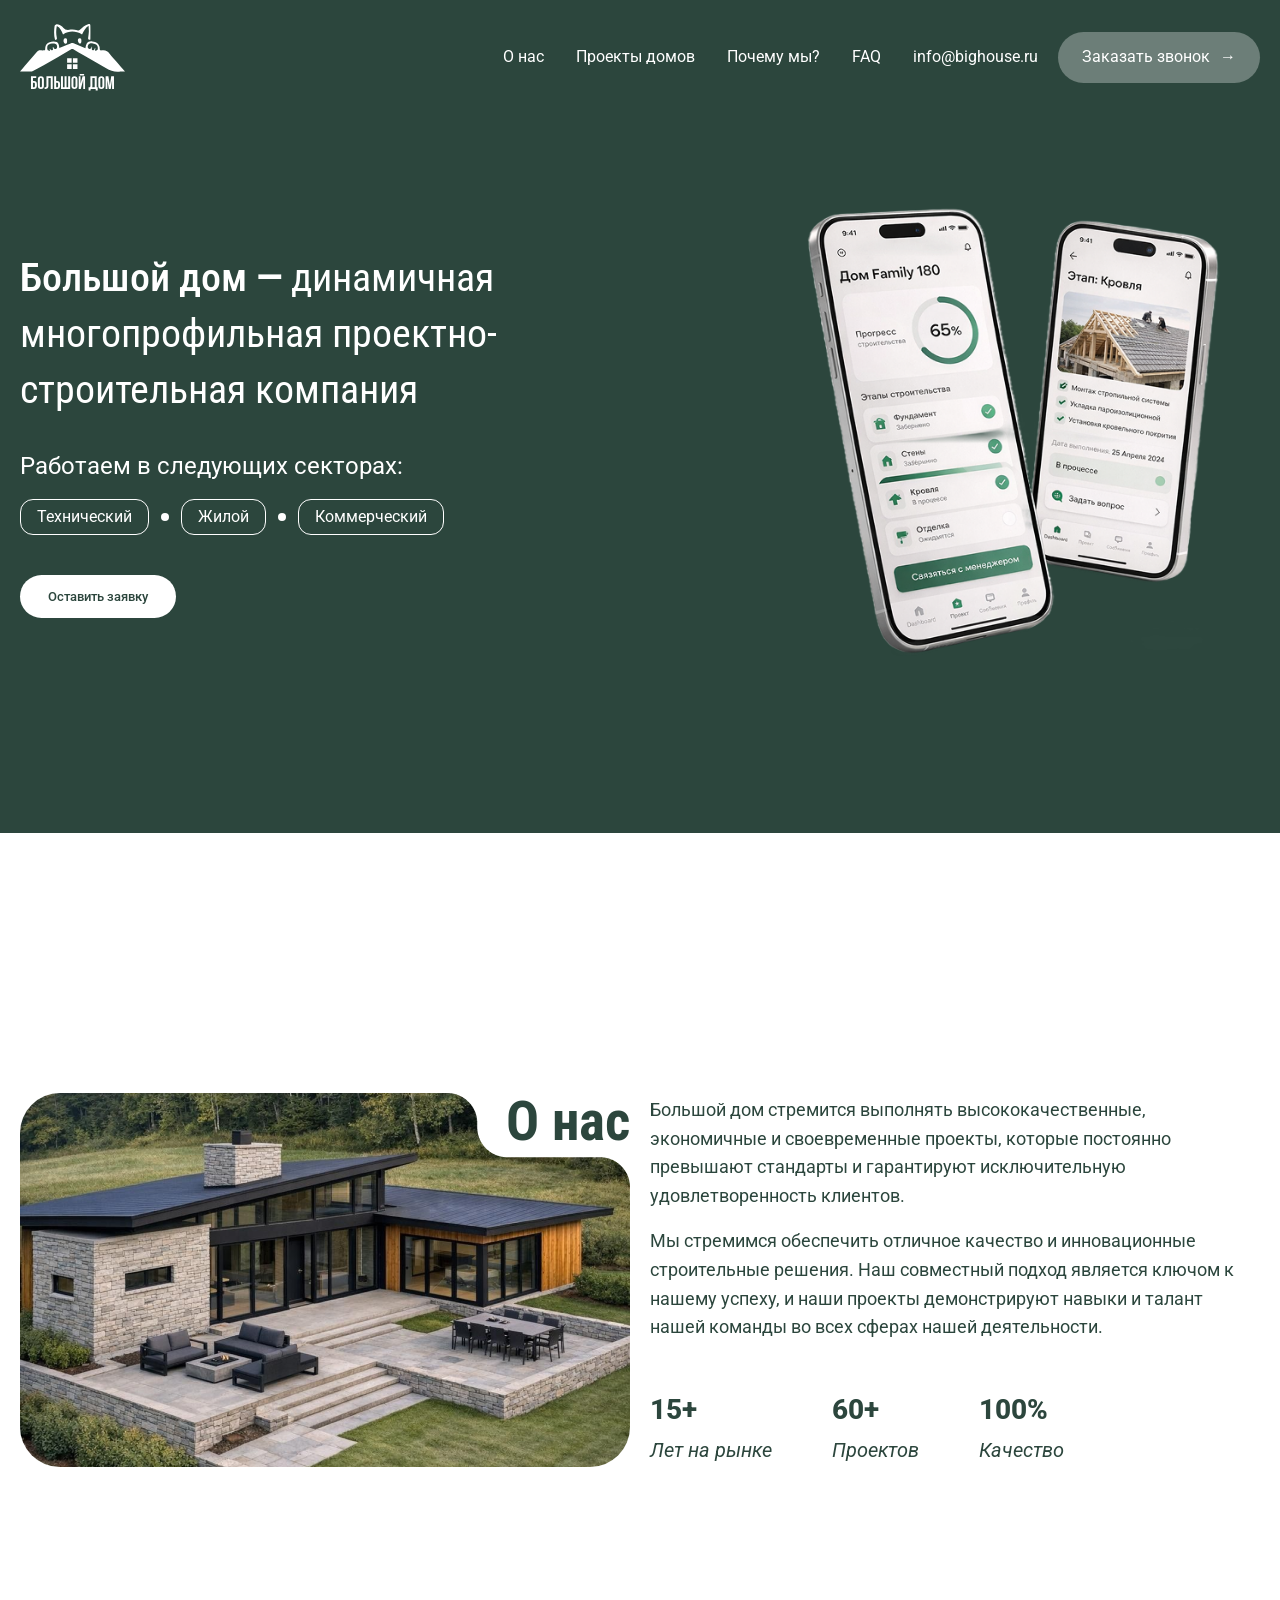
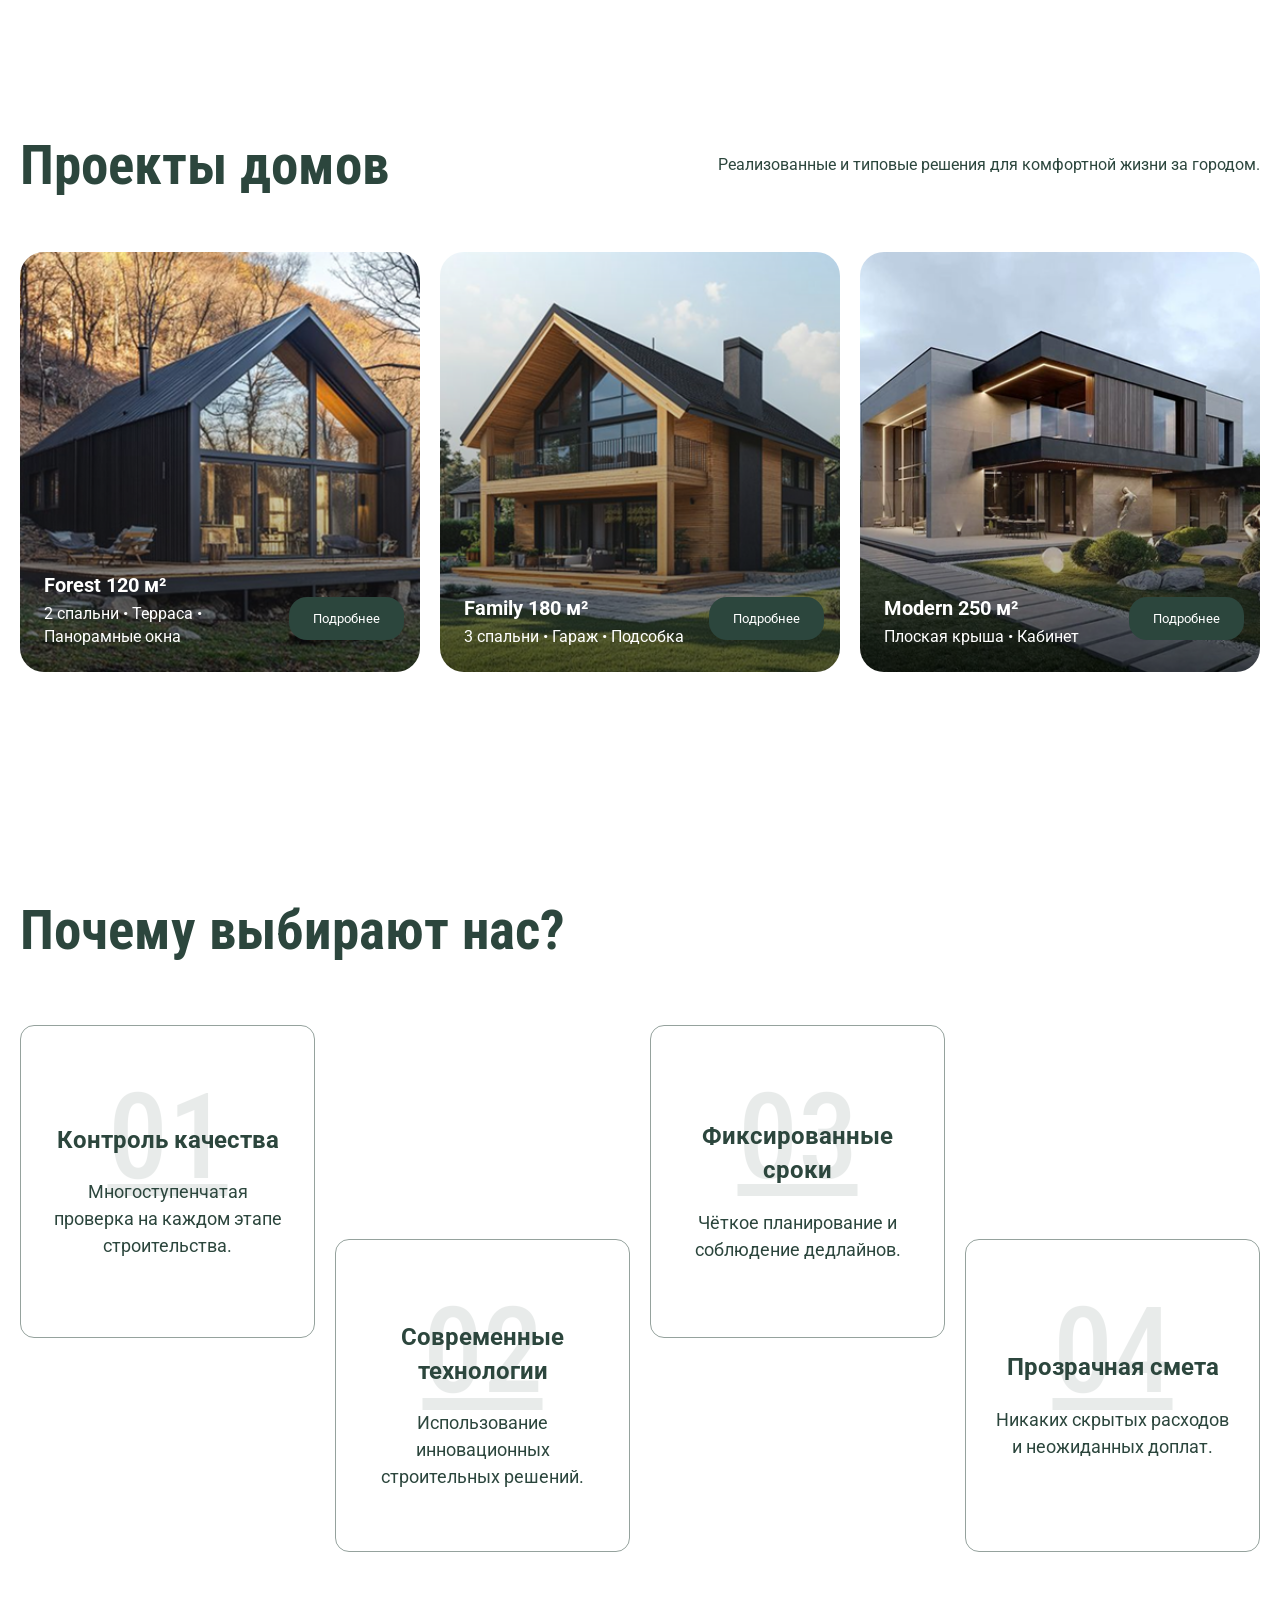
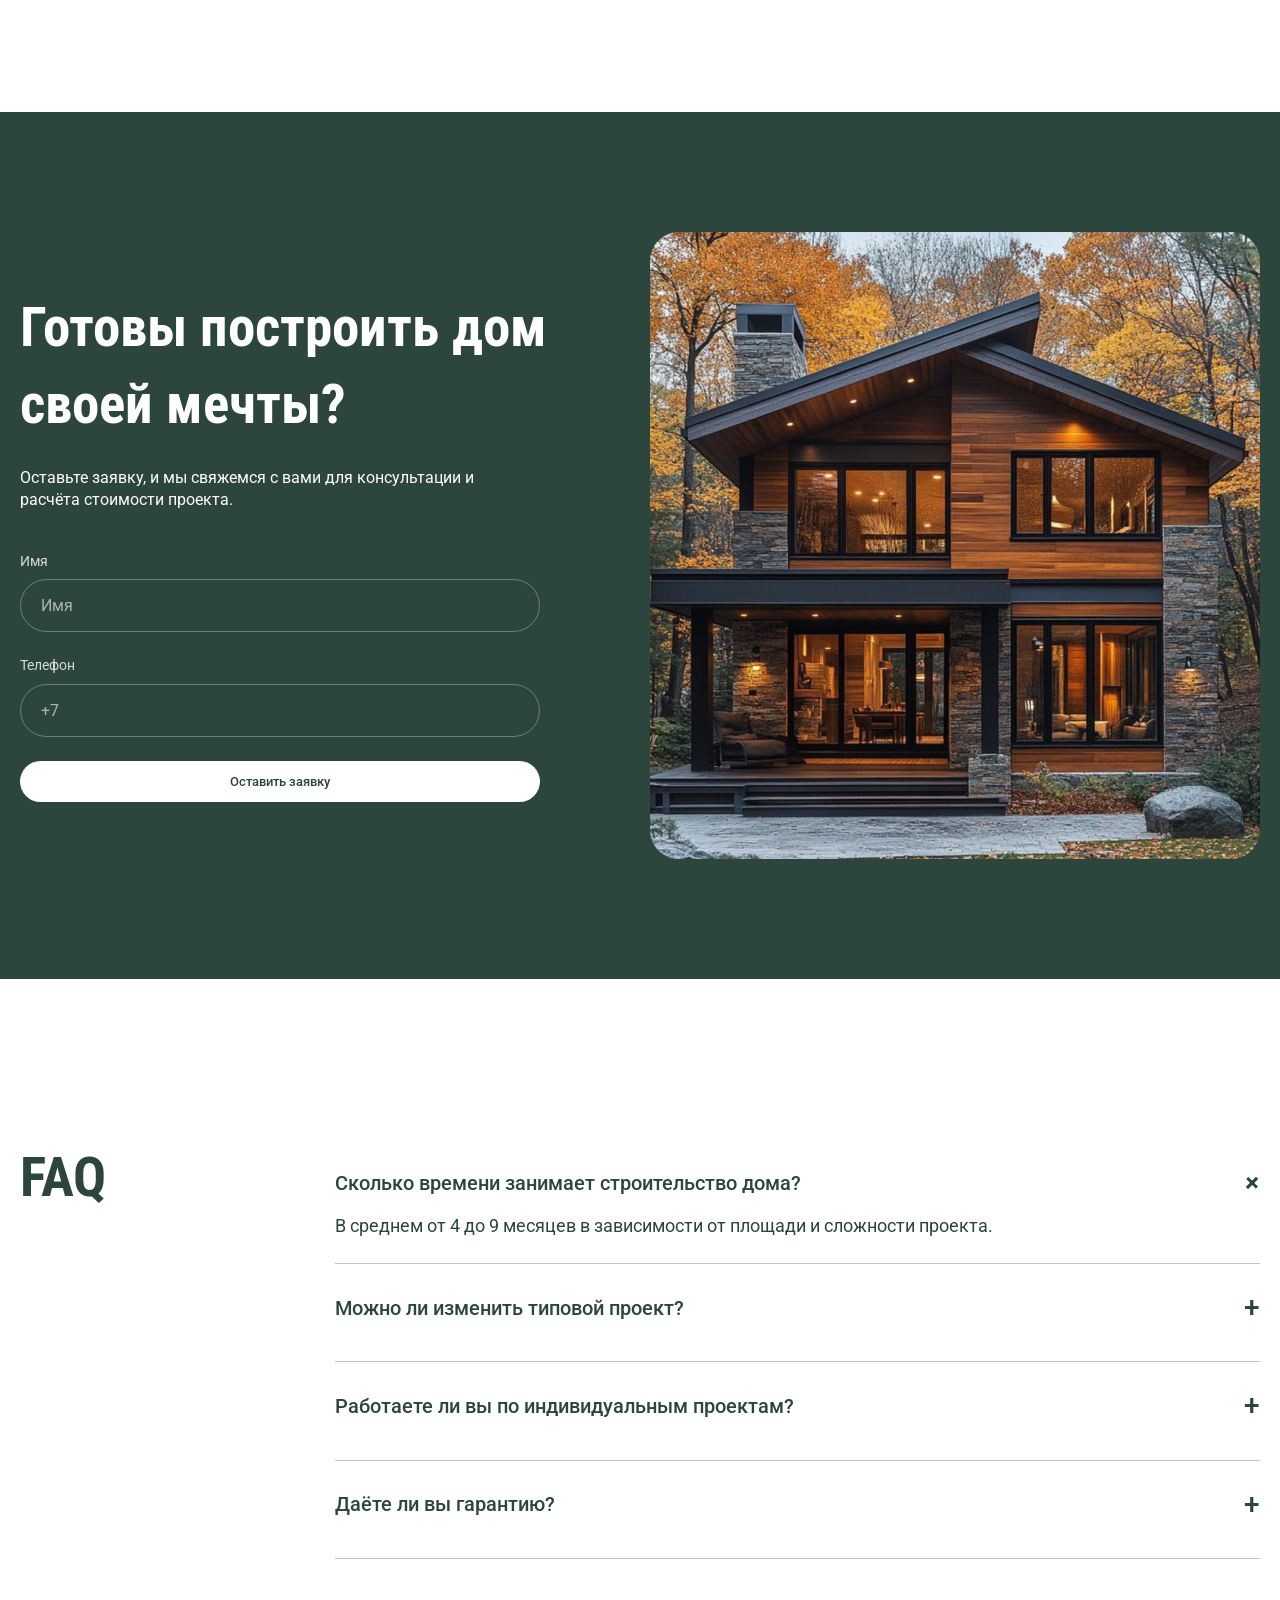
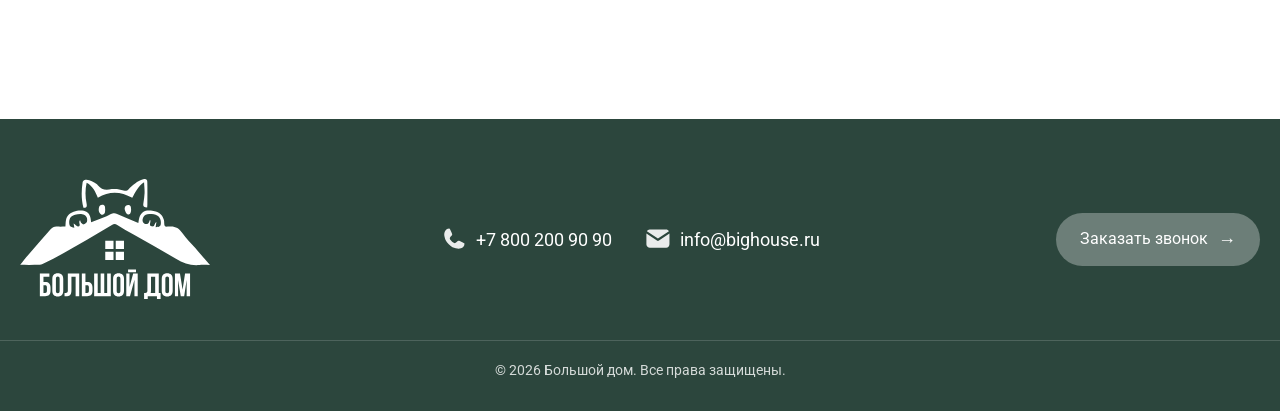
==== commit 26ffcca3: "Добавлена якорная навигация" ====
--- a/bighouse/index.html
+++ b/bighouse/index.html
@@ -8,6 +8,7 @@
   <link rel="stylesheet" href="css/reset.css">
   <link rel="stylesheet" href="css/style.css">
   <link rel="stylesheet" href="css/responsive.css">
+  <link rel="stylesheet" href="css/success-modal.css">
 </head>
 <body>
 
@@ -26,7 +27,7 @@
         <a href="#">info@bighouse.ru</a>
       </nav>
       <div class="header-actions">
-        <button class="call-btn">Заказать звонок <span>→</span></button>
+        <a href="#cta" class="call-btn">Заказать звонок <span>→</span></a> 
         <div class="burger-icon" id="burgerIcon">
           <span></span>
           <span></span>
@@ -50,7 +51,7 @@
         <div class="dot"></div>
         <span class="tag">Коммерческий</span>
       </div>
-      <button class="main-btn">Оставить заявку</button>
+      <button class="main-btn"><a href="constructor.html">Оставить заявку</a></button>
     </div>
     <div class="hero-phone">
       <img src="assets/phone.png" alt="Телефон">
@@ -149,7 +150,7 @@
 </section>
 
 <!-- CTA  -->
-<section class="cta">
+<section class="cta" id="cta">
   <div class="container grid cta-grid">
     <div class="cta-left">
       <h2>Готовы построить дом своей мечты?</h2>
@@ -163,7 +164,7 @@
           <label for="phone">Телефон</label>
           <input type="tel" id="phone" placeholder="+7">
         </div>
-        <button class="cta-btn">Оставить заявку</button>
+        <button type="submit" class="cta-btn">Оставить заявку</button>
       </form>
     </div>
     <div class="cta-image">
@@ -246,13 +247,15 @@
     </div>
     </div>
     <div class="footer-action">
-      <button class="callback-btn">Заказать звонок <span class="arrow">→</span></button>
+      <a href="#cta" class="callback-btn">Заказать звонок <span class="arrow">→</span></a>
     </div>
   </div>
   <div class="footer-bottom">© 2026 Большой дом. Все права защищены.</div>
 </footer>
 
+<script src="https://cdn.jsdelivr.net/npm/@supabase/supabase-js@2"></script>
 <script src="js/main.js"></script>
 <script src="js/modal.js"></script>
+<script src="js/cta.js"></script>
 </body>
 </html>
--- a/bighouse/css/style.css
+++ b/bighouse/css/style.css
@@ -738,4 +738,5 @@
 
 html {
   scroll-behavior: smooth;
-}+}
+
--- a/bighouse/css/success-modal.css
+++ b/bighouse/css/success-modal.css
@@ -0,0 +1,84 @@
+/* Модальное окно успеха */
+#successModal {
+  display: none;
+  position: fixed;
+  top: 0;
+  left: 0;
+  width: 100%;
+  height: 100%;
+  background: rgba(0, 0, 0, 0.5);
+  z-index: 2000;
+  align-items: center;
+  justify-content: center;
+  backdrop-filter: blur(5px);
+}
+
+#successModal.active {
+  display: flex;
+}
+
+.success-modal__content {
+  background: #2C463D;
+  color: white;
+  max-width: 440px;
+  width: 90%;
+  padding: 48px 40px;
+  border-radius: 24px;
+  text-align: center;
+  box-shadow: 0 20px 40px rgba(0, 0, 0, 0.3);
+  animation: successFadeIn 0.3s ease;
+}
+
+@keyframes successFadeIn {
+  from {
+    opacity: 0;
+    transform: translateY(-20px);
+  }
+  to {
+    opacity: 1;
+    transform: translateY(0);
+  }
+}
+
+.success-modal__icon {
+  width: 72px;
+  height: 72px;
+  background: rgba(255, 255, 255, 0.15);
+  border-radius: 50%;
+  display: flex;
+  align-items: center;
+  justify-content: center;
+  font-size: 32px;
+  margin: 0 auto 24px;
+}
+
+.success-modal__title {
+  font-family: 'Roboto Condensed', sans-serif;
+  font-size: 32px;
+  font-weight: 700;
+  margin-bottom: 16px;
+}
+
+.success-modal__text {
+  font-size: 16px;
+  line-height: 1.6;
+  opacity: 0.9;
+  margin-bottom: 32px;
+}
+
+.success-modal__btn {
+  background: white;
+  color: #2C463D;
+  border: none;
+  border-radius: 150px;
+  padding: 14px 48px;
+  font-size: 16px;
+  font-weight: 600;
+  cursor: pointer;
+  transition: background 0.2s, transform 0.2s;
+}
+
+.success-modal__btn:hover {
+  background: #f0f0f0;
+  transform: translateY(-2px);
+}
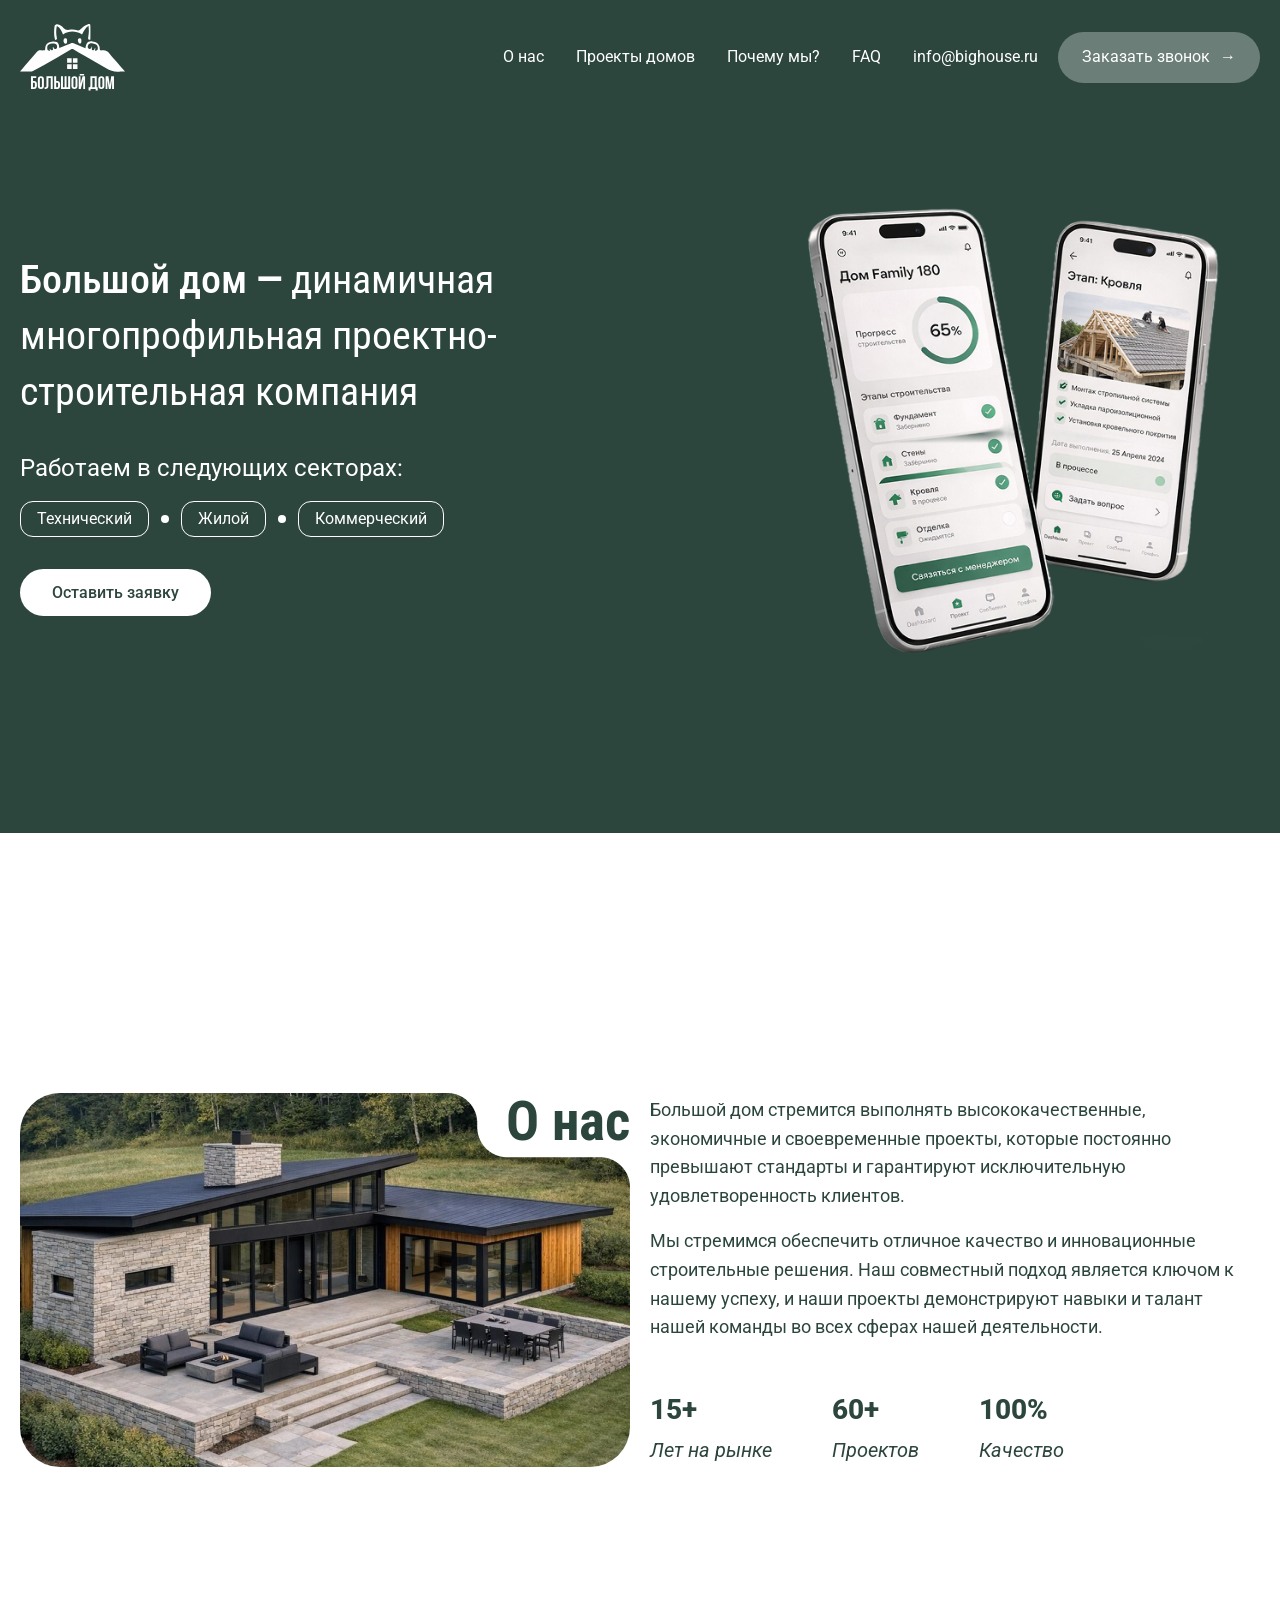
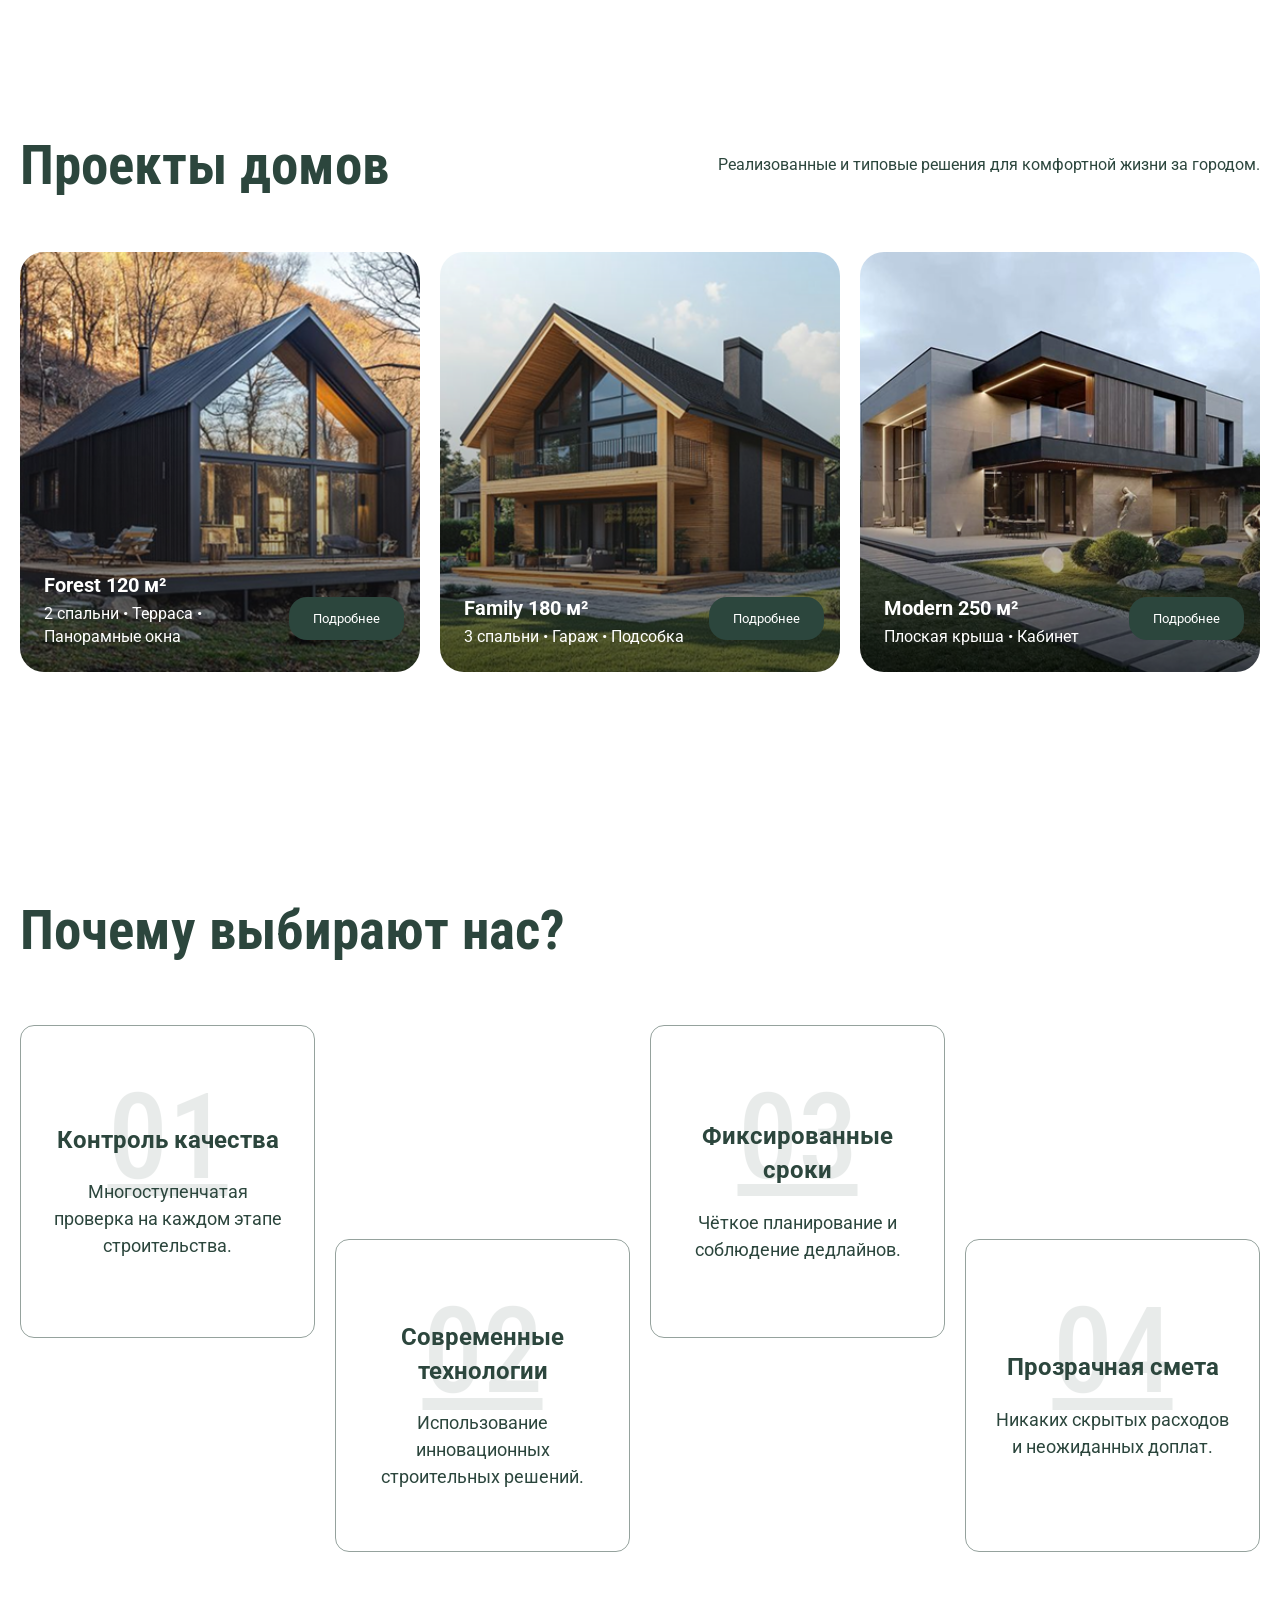
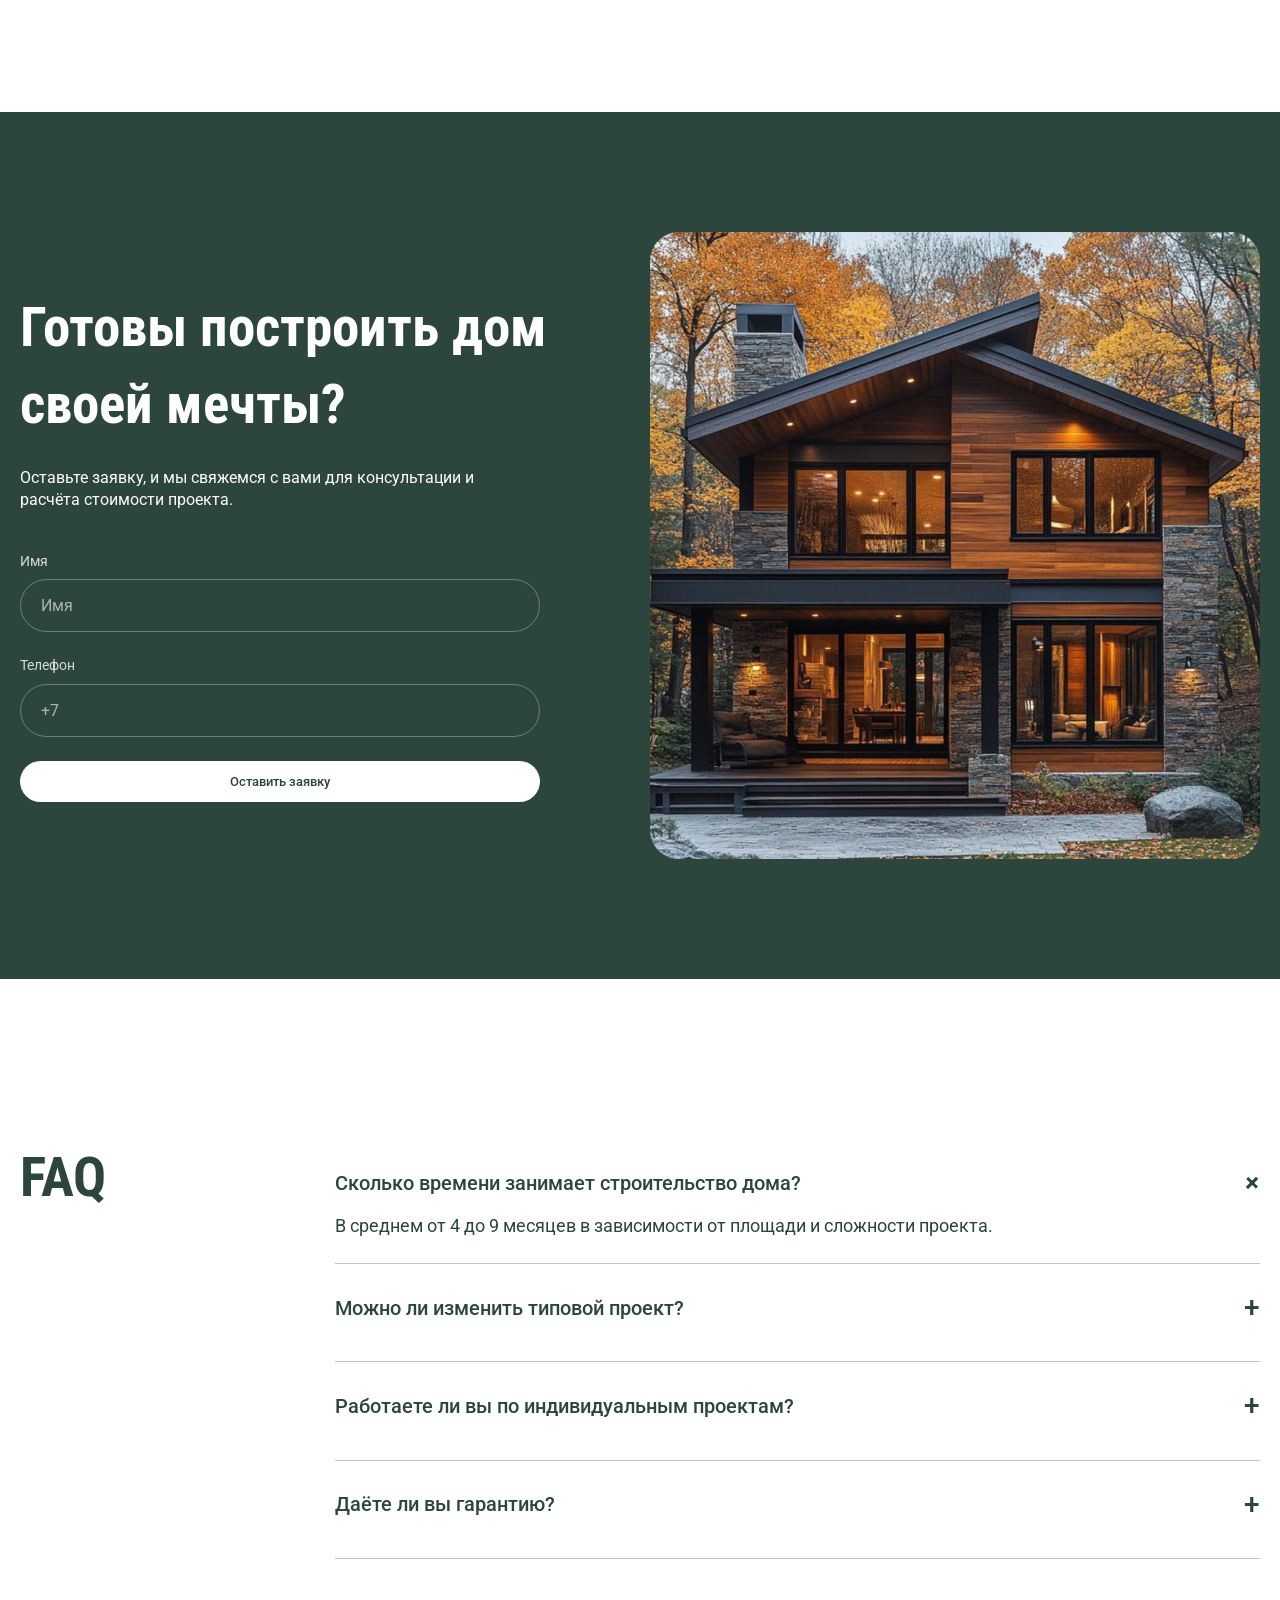
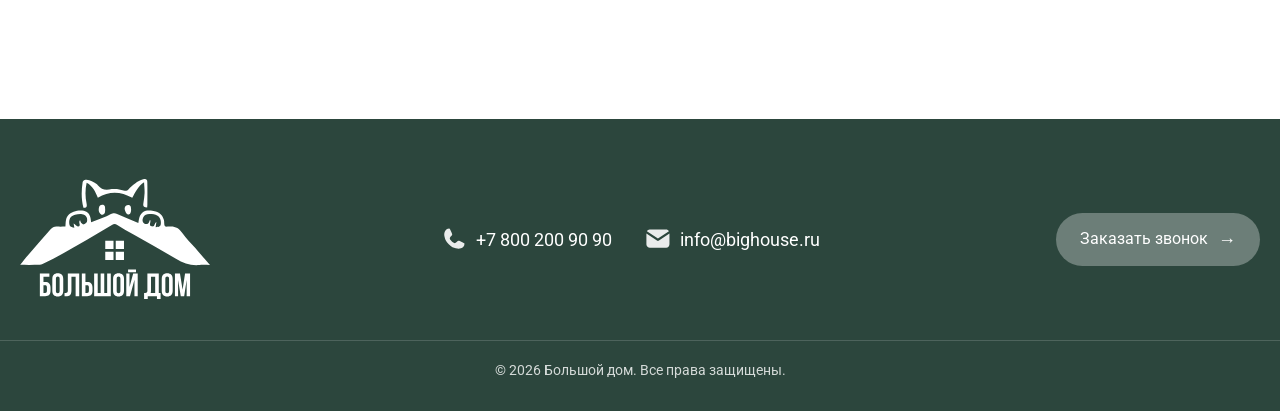
==== commit 7727df57: "Update index.html" ====
--- a/bighouse/index.html
+++ b/bighouse/index.html
@@ -51,7 +51,7 @@
         <div class="dot"></div>
         <span class="tag">Коммерческий</span>
       </div>
-      <button class="main-btn"><a href="constructor.html">Оставить заявку</a></button>
+      <button class="btn-main"><a href="constructor.html">Оставить заявку</a></button>
     </div>
     <div class="hero-phone">
       <img src="assets/phone.png" alt="Телефон">
@@ -258,4 +258,4 @@
 <script src="js/modal.js"></script>
 <script src="js/cta.js"></script>
 </body>
-</html>+</html>
